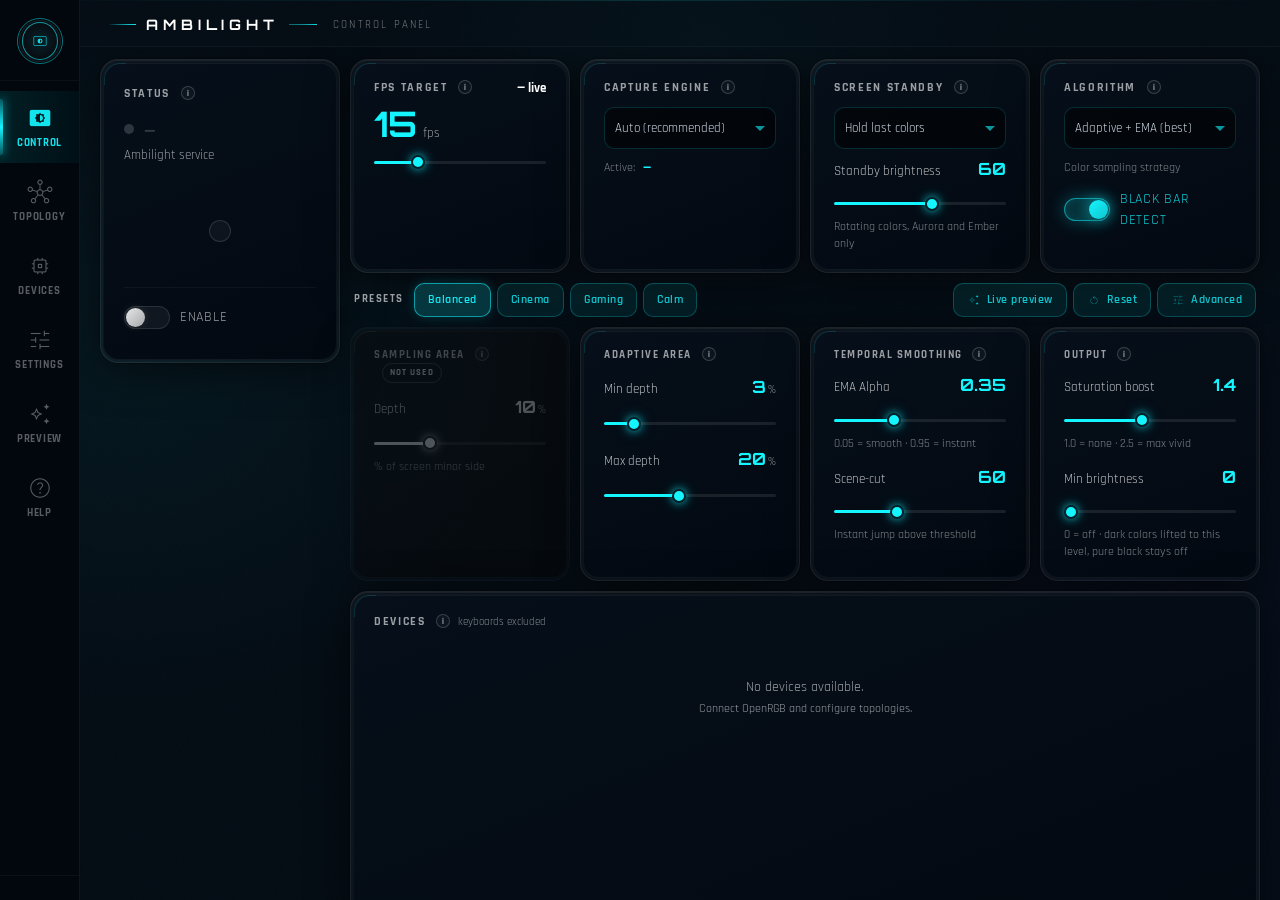
==== web/index.html @ 72251e46 "Add screen standby effects and quiet DXGI retry (v1.2.0) Choose what the LEDs do while the screen gi" ====
<!DOCTYPE html>
<html lang="en">
<head>
<meta charset="utf-8"/>
<meta name="viewport" content="width=device-width, initial-scale=1.0"/>
<title>EDAmbilight — Control</title>
<link href="css/tailwind.min.css" rel="stylesheet">
<link href="css/fonts.css" rel="stylesheet">
<link href="css/design-system.css" rel="stylesheet">
<style>
    @font-face {
        font-family:'Material Symbols Outlined'; font-style:normal; font-weight:100 700;
        src:url('fonts/MaterialSymbolsOutlined.woff2') format('woff2'); font-display:block;
    }

    body { opacity:0; transition:opacity .35s cubic-bezier(0.23,1,0.32,1); }
    body.loaded { opacity:1; }

    /* ── 2-column layout ── */
    .main-content {
        flex: 1; min-height: 0;
        display: flex; gap: 10px;
        padding: 12px 20px 16px;
        overflow-y: auto;            /* small windows scroll instead of clipping the Devices list */
    }
    .status-panel { width: 240px; flex-shrink: 0; align-self: flex-start; }
    .right-col {
        flex: 1; min-width: 0;
        min-height: min-content;     /* never squash the rows: let .main-content scroll */
        display: flex; flex-direction: column; gap: 10px;
    }
    .ctrl-row { display: flex; gap: 10px; flex-shrink: 0; }
    .ctrl-row > .panel { flex: 1; min-width: 0; }
    .param-row { display: flex; gap: 10px; flex-shrink: 0; }
    .param-row > .panel { flex: 1; min-width: 0; }
    .devices-row { flex: 1; min-height: 340px; }

    /* ── Status visual ── */
    #status-visual .sv-ring {
        position:absolute; width:64px; height:64px; border-radius:50%;
        opacity:0; animation:none;
        transition: opacity .5s cubic-bezier(0.23,1,0.32,1);
    }
    #status-visual.visual--active .sv-ring {
        animation:sonarRingMd 2.8s cubic-bezier(0.23,1,0.32,1) infinite;
    }
    #status-visual.visual--active .sv-ring:nth-child(2) { animation-delay:1.3s; }
    .sv-core {
        width:22px; height:22px; border-radius:50%; position:relative; z-index:1;
        border:1.5px solid rgba(255,255,255,.12);
        background:rgba(255,255,255,.04);
        transition:all .5s cubic-bezier(0.23,1,0.32,1);
    }
    #status-visual.visual--active .sv-core {
        border-color:rgba(20,245,255,.70);
        background:rgba(20,245,255,.08);
        box-shadow:0 0 14px rgba(20,245,255,.38), 0 0 32px rgba(20,245,255,.16);
    }
    #card-status.panel--active {
        border-color: rgba(20,245,255,.14);
        animation: panelActiveGlow 5s cubic-bezier(0.77,0,0.175,1) infinite;
    }

    /* ── Status hint / checklist ── */
    .status-hint { font-size:12px; line-height:1.5; margin-top:10px; color:var(--c-text-dim); }
    .status-hint a, .checklist a { color:var(--c-cyan); text-decoration:none; transition:opacity .2s; }
    .status-hint a:hover, .checklist a:hover { opacity:.72; }
    .checklist {
        flex-shrink:0; margin-top:12px; padding:10px 14px; border-radius:10px;
        border:1px solid rgba(20,245,255,.14); background:rgba(20,245,255,.03);
    }
    .checklist[hidden] { display:none; }
    .checklist-head {
        display:flex; justify-content:space-between; align-items:center; margin-bottom:6px;
        font-size:11px; font-weight:700; text-transform:uppercase; letter-spacing:.14em; color:var(--c-cyan);
    }
    .checklist-close { background:none; border:0; color:var(--c-text-dim); font-size:18px; line-height:1; cursor:pointer; padding:0 4px; }
    .checklist-close:hover { color:#fff; }
    .checklist ul { list-style:none; margin:0; padding:0; display:flex; flex-direction:column; gap:4px; }
    .checklist li { display:flex; align-items:center; gap:8px; font-size:13px; color:var(--c-text-mid); }
    .checklist li .ck {
        width:16px; height:16px; border-radius:50%; flex-shrink:0; display:inline-flex; align-items:center; justify-content:center;
        border:1px solid rgba(255,255,255,.28); font-size:11px; color:transparent;
    }
    .checklist li.done { color:var(--c-text-dim); }
    .checklist li.done .ck { border-color:rgba(20,245,255,.7); background:rgba(20,245,255,.14); color:var(--c-cyan); }

    /* ── Presets bar ── */
    .preset-bar { display:flex; align-items:center; gap:10px; flex-wrap:wrap; flex-shrink:0; padding:0 4px; }
    .preset-bar-label { font-size:11px; font-weight:700; text-transform:uppercase; letter-spacing:.14em; color:var(--c-text-dim); }
    .preset-chip.active {
        background:rgba(20,245,255,.18) !important; border-color:rgba(20,245,255,.55) !important;
        color:rgba(20,245,255,.95) !important; box-shadow:0 0 12px rgba(20,245,255,.18) !important;
    }
    .preset-custom { display:none; font-size:11px; color:var(--c-text-dim); letter-spacing:.08em; }
    .preset-custom.show { display:inline; }
    .param-row[hidden] { display:none; }

    /* ── Sliders ── */
    .slider-row { margin-bottom:16px; }
    .slider-row:last-child { margin-bottom:0; }
    .slider-label { display:flex; justify-content:space-between; align-items:baseline; margin-bottom:8px; }
    .slider-label-text { font-size:13px; color:var(--c-text-mid); font-family:var(--f-body); }
    .slider-val { font-family:var(--f-display); font-size:1.05rem; font-weight:700; color:var(--c-cyan); line-height:1; }
    .slider-unit { font-size:11px; color:var(--c-text-dim); font-family:var(--f-body); margin-left:2px; }
    .slider-hint { font-size:12px; margin-top:6px; color:var(--c-text-ghost); line-height:1.4; }

    /* ── Param eyebrow ── */
    .param-eyebrow {
        font-size:11px; font-weight:700; text-transform:uppercase;
        letter-spacing:.14em; color:var(--c-text-dim);
        font-family:var(--f-body); margin-bottom:14px;
    }

    /* ── FPS number ── */
    .fps-num {
        font-family:var(--f-display); font-size:2.2rem; font-weight:700;
        color:var(--c-cyan); line-height:1;
    }
    /* ── Info tooltip ── */
    .info-btn {
        display:inline-flex; align-items:center; justify-content:center;
        width:14px; height:14px; margin-left:6px; padding:0;
        vertical-align:middle; position:relative; top:-1px;
        border-radius:50%; border:1px solid rgba(255,255,255,.18);
        background:rgba(255,255,255,.03); color:var(--c-text-dim);
        font-family:var(--f-display); font-size:8px; font-weight:700; font-style:normal;
        text-transform:none; letter-spacing:0; line-height:1; cursor:help;
        transition:color .25s cubic-bezier(0.23,1,0.32,1), border-color .25s cubic-bezier(0.23,1,0.32,1), background .25s cubic-bezier(0.23,1,0.32,1);
    }
    .info-btn:hover, .info-btn:focus-visible {
        color:var(--c-cyan); border-color:rgba(20,245,255,.55);
        background:rgba(20,245,255,.08); outline:none;
    }
    #info-tip {
        position:fixed; z-index:1000; width:max-content; max-width:320px; padding:12px 14px;
        border-radius:12px; pointer-events:none;
        background:linear-gradient(160deg, rgba(10,24,36,.96), rgba(4,12,20,.97));
        border:1px solid rgba(20,245,255,.18);
        box-shadow:0 12px 36px rgba(0,0,0,.55), 0 0 22px rgba(20,245,255,.06);
        backdrop-filter:blur(14px); -webkit-backdrop-filter:blur(14px);
        opacity:0; transform:translateY(4px);
        transition:opacity .2s cubic-bezier(0.23,1,0.32,1), transform .2s cubic-bezier(0.23,1,0.32,1);
    }
    #info-tip.show { opacity:1; transform:translateY(0); }
    #info-tip .it-title {
        font-size:11px; font-weight:700; text-transform:uppercase;
        letter-spacing:.14em; color:var(--c-cyan); margin-bottom:6px; font-family:var(--f-body);
    }
    #info-tip .it-text { font-size:13px; line-height:1.45; color:var(--c-text); font-family:var(--f-body); }
    #info-tip .it-row { margin-top:7px; padding-top:7px; border-top:1px solid rgba(255,255,255,.06); }
    #info-tip .it-name { display:block; font-weight:700; color:var(--c-cyan-80); font-size:12px; letter-spacing:.04em; }
    #info-tip .it-desc { color:var(--c-text-mid); color:rgba(205,214,224,.78); }
    /* ── Disabled (unused by selected algorithm) ── */
    .param-row > .panel { transition:opacity .35s cubic-bezier(0.23,1,0.32,1), filter .35s cubic-bezier(0.23,1,0.32,1); }
    .panel.is-off { opacity:.38; filter:saturate(0); }
    .panel.is-off .panel-body > *:not(.param-eyebrow) { pointer-events:none; }
    .panel.is-off .info-btn { pointer-events:auto; }
    .off-badge {
        display:none; margin-left:8px; padding:2px 7px; border-radius:999px;
        border:1px solid rgba(255,255,255,.18); color:var(--c-text-mid);
        font-size:9px; letter-spacing:.12em; vertical-align:middle;
    }
    .panel.is-off .off-badge { display:inline-block; }
</style>
<script src="/eel.js"></script>
<script src="js/common.js"></script>
</head>
<body class="h-screen w-full relative flex">

<!-- Atmospheric background -->
<div class="ds-bg">
    <div class="ds-bg-glow"></div>
    <div class="ds-grain"></div>
    <div class="ds-scan"></div>
    <div class="ds-scan"></div>
</div>

<!-- Sidebar -->
<div id="sidebar-nav" data-active-page="index"></div>

<!-- Main -->
<main class="relative z-10 flex-1 flex flex-col h-full overflow-hidden">

    <!-- Compact header -->
    <header style="
        padding:14px 28px 10px; flex-shrink:0;
        display:flex; align-items:center; gap:10px;
        border-bottom:1px solid rgba(255,255,255,.04);
    ">
        <div class="ds-title-line" style="width:28px;"></div>
        <span class="orbitron" style="font-size:.9rem;font-weight:700;letter-spacing:.34em;color:#fff;">AMBILIGHT</span>
        <div class="ds-title-line rev" style="width:28px;"></div>
        <span style="font-size:11px;text-transform:uppercase;letter-spacing:.2em;color:rgba(255,255,255,.45);padding-left:6px;">Control Panel</span>
    </header>

    <!-- 2-column layout -->
    <div class="main-content">

        <!-- ── LEFT: Status card ── -->
        <div id="card-status" class="panel status-panel ds-appear" style="animation-delay:.04s;">
            <div class="panel-body" style="padding:22px 20px; justify-content:space-between;">

                <div>
                    <div class="ds-label" style="margin-bottom:16px;">Status <button type="button" class="info-btn" aria-label="Info: Status" data-info-title="Status" data-info="Shows whether the Ambilight service is running and sending colors to your devices.&#10;Enable|Turns the effect on or off. When off, devices return to their normal lighting.">i</button></div>
                    <div style="display:flex; align-items:center; gap:10px; margin-bottom:6px;">
                        <div id="status-dot" style="
                            width:10px; height:10px; border-radius:50%; flex-shrink:0;
                            background:rgba(255,255,255,.16);
                            transition:background .5s, box-shadow .5s;
                        "></div>
                        <span id="status-label" class="orbitron" style="
                            font-size:.88rem; font-weight:700; letter-spacing:.2em;
                            color:rgba(255,255,255,.18); transition:color .5s;
                        ">—</span>
                    </div>
                    <div id="status-summary" style="font-size:13px; color:var(--c-text-dim);">Ambilight service</div>
                    <div id="status-hint" class="status-hint" aria-live="polite"></div>
                </div>

                <div id="status-visual" style="display:flex; align-items:center; justify-content:center; padding:24px 0;">
                    <div style="position:relative; width:64px; height:64px; display:flex; align-items:center; justify-content:center;">
                        <div class="sv-ring"></div>
                        <div class="sv-ring"></div>
                        <div class="sv-core"></div>
                    </div>
                </div>

                <div style="padding-top:18px; border-top:1px solid rgba(255,255,255,.04);">
                    <label class="glass-toggle-container" style="width:100%;">
                        <input id="ctrl-enabled" type="checkbox" class="glass-toggle-input"
                            onchange="toggleEnabled(this.checked)">
                        <div class="glass-toggle-track"><div class="glass-toggle-thumb"></div></div>
                        <span class="glass-toggle-label">Enable</span>
                    </label>
                </div>

            </div>
        </div>

        <!-- ── RIGHT: Controls + Params + Devices ── -->
        <div class="right-col">

            <!-- Controls: FPS | Capturer | Strategy (horizontal row) -->
            <div class="ctrl-row ds-appear" style="animation-delay:.10s;">

                <div class="panel">
                    <div class="panel-body" style="padding:16px 20px;">
                        <div style="display:flex; justify-content:space-between; align-items:flex-start; margin-bottom:8px;">
                            <div class="ds-label">FPS Target <button type="button" class="info-btn" aria-label="Info: FPS Target" data-info-title="FPS Target" data-info="How many times per second the screen is captured and the LEDs are updated.&#10;Higher|Smoother and more reactive LEDs, but more CPU/GPU load.&#10;Lower|Lighter on the system, but colors follow the image with visible lag or steps.&#10;The badge shows the real rate being reached.">i</button></div>
                            <div id="fps-badge" title="Frame rate actually reached" style="font-size:13px; font-weight:700; color:#fff;">— live</div>
                        </div>
                        <div style="display:flex; align-items:baseline; gap:6px; margin-bottom:14px;">
                            <span id="val-fps" class="fps-num">15</span>
                            <span style="font-size:13px; color:var(--c-text-dim); padding-bottom:3px;">fps</span>
                        </div>
                        <input id="ctrl-fps" type="range" min="1" max="60" value="15" step="1"
                            oninput="liveUpdate('fps', +this.value, 'val-fps'); updateFill(this);">
                    </div>
                </div>

                <div class="panel">
                    <div class="panel-body" style="padding:16px 20px;">
                        <div class="ds-label" style="margin-bottom:10px;">Capture Engine <button type="button" class="info-btn" aria-label="Info: Capture Engine" data-info-title="Capture Engine" data-info="The method used to grab the screen image.&#10;Auto|Tries WGC, then DXGI, then mss. Best choice for most setups.&#10;WGC|Works with browsers and windowed apps.&#10;DXGI|Needed for exclusive-fullscreen games.&#10;mss|Slow CPU-only fallback, use it only if the others fail.&#10;Protected (HDCP) content may appear black with any engine.">i</button></div>
                        <select id="ctrl-capturer" onchange="liveUpdate('capturer', this.value, null)">
                            <option value="auto">Auto (recommended)</option>
                            <option value="wgc">WGC — windows, browsers</option>
                            <option value="dxcam">DXGI — fullscreen games</option>
                            <option value="mss">mss — CPU fallback</option>
                        </select>
                        <div style="display:flex; align-items:center; gap:8px; margin-top:10px;">
                            <span style="font-size:12px; color:var(--c-text-ghost);">Active:</span>
                            <span id="stat-capturer" style="font-size:13px; font-weight:700; color:var(--c-cyan);">—</span>
                        </div>
                    </div>
                </div>

                <div class="panel">
                    <div class="panel-body" style="padding:16px 20px;">
                        <div class="ds-label" style="margin-bottom:10px;">Screen standby <button type="button" class="info-btn" aria-label="Info: Screen standby" data-info-title="Screen standby" data-info="What the LEDs do while the screen gives no image (display asleep, lock screen). Normal ambilight resumes by itself.&#10;Hold|Keep the last colors, as before.&#10;Slow fade|Fades to black over 20 s.&#10;Dim glow|Fades to a faint glow of the last colors.&#10;Pulse|Last colors breathe slowly.&#10;Rotating colors|Rainbow drifting along the LEDs.&#10;Aurora|Slow cyan, green and violet waves.&#10;Ember|Warm flickering orange.&#10;Lights off|Black immediately.">i</button></div>
                        <select id="ctrl-standby" onchange="liveUpdate('standby_mode', this.value, null)">
                            <option value="hold">Hold last colors</option>
                            <option value="fade">Slow fade to black</option>
                            <option value="dim">Fade to dim glow</option>
                            <option value="pulse">Pulse (breathing)</option>
                            <option value="rainbow">Rotating colors</option>
                            <option value="aurora">Aurora</option>
                            <option value="ember">Ember glow</option>
                            <option value="off">Lights off</option>
                        </select>
                        <div class="slider-row" style="margin-top:12px;">
                            <div class="slider-label">
                                <span class="slider-label-text">Standby brightness</span>
                                <span id="val-standby-bri" class="slider-val">60</span>
                            </div>
                            <input id="ctrl-standby-bri" type="range" min="5" max="100" step="5" value="60"
                                oninput="liveUpdate('standby_brightness', +this.value, 'val-standby-bri'); updateFill(this);">
                            <div class="slider-hint">Rotating colors, Aurora and Ember only</div>
                        </div>
                    </div>
                </div>

                <div class="panel">
                    <div class="panel-body" style="padding:16px 20px;">
                        <div class="ds-label" style="margin-bottom:10px;">Algorithm <button type="button" class="info-btn" aria-label="Info: Algorithm" data-info-title="Algorithm" data-info="How each LED color is calculated from the screen edge. It decides which parameters below are active.&#10;Adaptive + EMA|Auto sampling depth plus smoothing. Best overall.&#10;Adaptive depth|Auto depth, no smoothing: reacts instantly.&#10;Percentile + EMA|Fixed depth, bright-pixel color, smoothed.&#10;Percentile 80%|Picks a bright pixel of the area: vivid colors, may flicker.&#10;Dominant color|Median color: ignores small bright details.&#10;RGB mean|Plain average: calm but washed-out colors.&#10;Black bar detect|Ignores black letterbox bars so colors match the actual picture.">i</button></div>
                        <select id="ctrl-strategy" onchange="onStrategyChange(this.value)">
                            <option value="adaptive_smooth">Adaptive + EMA (best)</option>
                            <option value="adaptive">Adaptive depth</option>
                            <option value="smooth">Percentile + EMA</option>
                            <option value="percentile">Percentile 80%</option>
                            <option value="dominant">Dominant color</option>
                            <option value="mean">RGB mean</option>
                        </select>
                        <div style="font-size:12px; margin-top:10px; color:var(--c-text-ghost);">Color sampling strategy</div>
                        <label class="glass-toggle-container" style="margin-top:12px;">
                            <input id="ctrl-bb" type="checkbox" class="glass-toggle-input"
                                onchange="liveUpdate('black_bar_detect', this.checked, null)">
                            <div class="glass-toggle-track"><div class="glass-toggle-thumb"></div></div>
                            <span class="glass-toggle-label">Black bar detect</span>
                        </label>
                        <div id="bb-status" style="font-size:11px; margin-top:6px; min-height:1.4em; color:var(--c-text-ghost);"></div>
                    </div>
                </div>

            </div>

            <!-- Presets bar -->
            <div class="preset-bar ds-appear" style="animation-delay:.14s;">
                <span class="preset-bar-label">Presets</span>
                <div id="preset-chips" style="display:flex; gap:6px; flex-wrap:wrap;">
                    <button type="button" class="btn preset-chip" data-preset="balanced" onclick="applyPreset('balanced')">Balanced</button>
                    <button type="button" class="btn preset-chip" data-preset="cinema"   onclick="applyPreset('cinema')">Cinema</button>
                    <button type="button" class="btn preset-chip" data-preset="gaming"   onclick="applyPreset('gaming')">Gaming</button>
                    <button type="button" class="btn preset-chip" data-preset="calm"     onclick="applyPreset('calm')">Calm</button>
                </div>
                <span id="preset-custom" class="preset-custom">Custom</span>
                <div style="margin-left:auto; display:flex; gap:6px; flex-wrap:wrap;">
                    <a class="btn" href="preview.html" title="See the effect in the browser">
                        <span class="material-symbols-outlined" style="font-size:14px;">auto_awesome</span>Live preview
                    </a>
                    <button type="button" class="btn" onclick="resetToDefaults()" title="Restore the default values of all sliders">
                        <span class="material-symbols-outlined" style="font-size:14px;">restart_alt</span>Reset
                    </button>
                    <button type="button" id="btn-advanced" class="btn" aria-expanded="true" aria-controls="param-row" onclick="toggleAdvanced()">
                        <span class="material-symbols-outlined" style="font-size:14px;">tune</span>Advanced
                    </button>
                </div>
            </div>

            <!-- Params: Sampling | Smoothing | Output (horizontal row) -->
            <div id="param-row" class="param-row ds-appear" style="animation-delay:.18s;">

                <div id="group-depth" class="panel">
                    <div class="panel-body" style="padding:16px 20px;">
                        <div class="param-eyebrow">Sampling Area <button type="button" class="info-btn" aria-label="Info: Sampling Area" data-info-title="Sampling Area" data-info="How far from the screen edge pixels are read to compute each LED color. Used by fixed-depth algorithms.&#10;Depth ▲|Larger area: more averaged, calmer color that also reflects what is further from the edge.&#10;Depth ▼|Thin strip: colors follow the exact edge, more precise but more flickery.&#10;Value is a % of the screen&#x27;s shorter side.">i</button><span class="off-badge">Not used</span></div>
                        <div class="slider-row">
                            <div class="slider-label">
                                <span class="slider-label-text">Depth</span>
                                <span><span id="val-depth" class="slider-val">10</span><span class="slider-unit">%</span></span>
                            </div>
                            <input id="ctrl-depth" type="range" min="1" max="30" value="10"
                                oninput="liveUpdate('depth', +this.value, 'val-depth'); updateFill(this);">
                            <div class="slider-hint">% of screen minor side</div>
                        </div>
                    </div>
                </div>

                <div id="group-adaptive" class="panel">
                    <div class="panel-body" style="padding:16px 20px;">
                        <div class="param-eyebrow">Adaptive Area <button type="button" class="info-btn" aria-label="Info: Adaptive Area" data-info-title="Adaptive Area" data-info="The sampling depth changes automatically with the image content, always staying between these two limits.&#10;Min depth ▲|The area never gets very thin: more stable, less edge precision.&#10;Min depth ▼|Allows a very thin strip on busy or detailed edges.&#10;Max depth ▲|The area can grow a lot on uniform edges: smoother, more averaged color.&#10;Max depth ▼|Caps the area: colors stay closer to the edge.&#10;Max should stay above Min.">i</button><span class="off-badge">Not used</span></div>
                        <div class="slider-row">
                            <div class="slider-label">
                                <span class="slider-label-text">Min depth</span>
                                <span><span id="val-adap-min" class="slider-val">3</span><span class="slider-unit">%</span></span>
                            </div>
                            <input id="ctrl-adap-min" type="range" min="1" max="15" value="3"
                                oninput="liveUpdate('adaptive_min', +this.value, 'val-adap-min'); updateFill(this);">
                        </div>
                        <div class="slider-row">
                            <div class="slider-label">
                                <span class="slider-label-text">Max depth</span>
                                <span><span id="val-adap-max" class="slider-val">20</span><span class="slider-unit">%</span></span>
                            </div>
                            <input id="ctrl-adap-max" type="range" min="5" max="40" value="20"
                                oninput="liveUpdate('adaptive_max', +this.value, 'val-adap-max'); updateFill(this);">
                        </div>
                    </div>
                </div>

                <div id="group-smooth" class="panel">
                    <div class="panel-body" style="padding:16px 20px;">
                        <div class="param-eyebrow">Temporal Smoothing <button type="button" class="info-btn" aria-label="Info: Temporal Smoothing" data-info-title="Temporal Smoothing" data-info="Blends each new frame with the previous ones to reduce flicker.&#10;EMA Alpha ▲|LEDs follow the image faster, with more flicker (0.95 = almost instant).&#10;EMA Alpha ▼|Slower, softer color changes, with some delay (0.05 = very smooth).&#10;Scene-cut ▲|Only very big color changes skip the smoothing: more fading between scenes.&#10;Scene-cut ▼|Even small color changes make the LEDs jump instantly: less smoothing effect.">i</button><span class="off-badge">Not used</span></div>
                        <div class="slider-row">
                            <div class="slider-label">
                                <span class="slider-label-text">EMA Alpha</span>
                                <span id="val-ema" class="slider-val">0.35</span>
                            </div>
                            <input id="ctrl-ema" type="range" min="0.05" max="0.95" step="0.05" value="0.35"
                                oninput="liveUpdate('ema_alpha', +this.value, 'val-ema'); updateFill(this);">
                            <div class="slider-hint">0.05 = smooth · 0.95 = instant</div>
                        </div>
                        <div class="slider-row">
                            <div class="slider-label">
                                <span class="slider-label-text">Scene-cut</span>
                                <span id="val-scene-cut" class="slider-val">60</span>
                            </div>
                            <input id="ctrl-scene-cut" type="range" min="10" max="150" value="60"
                                oninput="liveUpdate('scene_cut', +this.value, 'val-scene-cut'); updateFill(this);">
                            <div class="slider-hint">Instant jump above threshold</div>
                        </div>
                    </div>
                </div>

                <div class="panel">
                    <div class="panel-body" style="padding:16px 20px;">
                        <div class="param-eyebrow">Output <button type="button" class="info-btn" aria-label="Info: Output" data-info-title="Output" data-info="Final adjustment applied to the colors before they are sent to the devices.&#10;Saturation boost ▲|More vivid, intense colors (2.5 = max).&#10;Saturation boost ▼|Paler colors, closer to the real picture (1.0 = no change, below 1.0 = desaturated).&#10;Min brightness ▲|Dark colors are brightened to this level (hue kept), so LEDs over dim areas stay visible.&#10;Min brightness ▼|0 = off: dark areas are shown as they are. Pure black always stays off.">i</button></div>
                        <div class="slider-row">
                            <div class="slider-label">
                                <span class="slider-label-text">Saturation boost</span>
                                <span id="val-sat" class="slider-val">1.4</span>
                            </div>
                            <input id="ctrl-sat" type="range" min="0.5" max="2.5" step="0.1" value="1.4"
                                oninput="liveUpdate('saturation_boost', +this.value, 'val-sat'); updateFill(this);">
                            <div class="slider-hint">1.0 = none · 2.5 = max vivid</div>
                        </div>
                        <div class="slider-row">
                            <div class="slider-label">
                                <span class="slider-label-text">Min brightness</span>
                                <span id="val-min-lum" class="slider-val">0</span>
                            </div>
                            <input id="ctrl-min-lum" type="range" min="0" max="80" step="5" value="0"
                                oninput="liveUpdate('min_luminance', +this.value, 'val-min-lum'); updateFill(this);">
                            <div class="slider-hint">0 = off · dark colors lifted to this level, pure black stays off</div>
                        </div>
                    </div>
                </div>

            </div>

            <!-- Devices: takes remaining space -->
            <div class="panel devices-row ds-appear" style="animation-delay:.26s;">
                <div class="panel-body" style="padding:18px 20px;">
                    <div style="display:flex; align-items:baseline; gap:8px; margin-bottom:14px; flex-shrink:0;">
                        <div class="ds-label">Devices <button type="button" class="info-btn" aria-label="Info: Devices" data-info-title="Devices" data-info="The lighting devices that receive the Ambilight colors.&#10;On/off|Use each device&#x27;s power button to include or exclude it from the effect.&#10;Each device needs its zones mapped to a screen side in the Topology Editor, otherwise it gets no colors.">i</button></div>
                        <span style="font-size:11px; color:var(--c-text-ghost);">keyboards excluded</span>
                    </div>
                    <div id="devices-container" style="flex:1; overflow-y:auto; min-height:0;">
                        <div style="color:var(--c-text-dim); font-size:.9rem; text-align:center; padding:2rem 0;">
                            Loading...
                        </div>
                    </div>
                    <div id="checklist" class="checklist" hidden>
                        <div class="checklist-head">
                            <span>Getting started</span>
                            <button type="button" class="checklist-close" aria-label="Dismiss checklist" onclick="dismissChecklist()">&times;</button>
                        </div>
                        <ul id="checklist-items"></ul>
                    </div>
                </div>
            </div>

        </div><!-- end right-col -->

    </div><!-- end main-content -->

</main>

<div id="info-tip" role="tooltip"><div class="it-title"></div><div class="it-text"></div></div>
<script>
(function () {
    const tip = document.getElementById('info-tip');
    const tt = tip.querySelector('.it-title'), tx = tip.querySelector('.it-text');
    function show(btn) {
        tt.textContent = btn.dataset.infoTitle;
        tx.textContent = '';
        btn.dataset.info.split('\n').forEach((line, i) => {
            const d = document.createElement('div');
            const sep = line.indexOf('|');
            if (i === 0) { d.textContent = line; }
            else if (sep > 0) {
                d.className = 'it-row';
                const n = document.createElement('span'); n.className = 'it-name'; n.textContent = line.slice(0, sep);
                const t = document.createElement('span'); t.className = 'it-desc'; t.textContent = line.slice(sep + 1);
                d.append(n, t);
            } else { d.className = 'it-row it-desc'; d.textContent = line; }
            tx.appendChild(d);
        });
        const r = btn.getBoundingClientRect(), w = tip.offsetWidth, h = tip.offsetHeight;
        let left = Math.min(Math.max(8, r.left + r.width / 2 - w / 2), window.innerWidth - w - 8);
        let top = r.bottom + 8;
        if (top + h > window.innerHeight - 8) top = r.top - h - 8;
        tip.style.left = left + 'px';
        tip.style.top = Math.max(8, top) + 'px';
        tip.classList.add('show');
    }
    function hide() { tip.classList.remove('show'); }
    document.querySelectorAll('.info-btn').forEach(b => {
        b.addEventListener('mouseenter', () => show(b));
        b.addEventListener('mouseleave', hide);
        b.addEventListener('focus', () => show(b));
        b.addEventListener('blur', hide);
    });
})();
</script>
<script src="js/navigation.js"></script>
<script src="js/ambilight.js"></script>
<script>
    function updateFill(el) {
        const min = parseFloat(el.min) || 0;
        const max = parseFloat(el.max) || 100;
        const pct = ((parseFloat(el.value) - min) / (max - min) * 100).toFixed(1);
        el.style.setProperty('--fill', pct + '%');
    }

    window.addEventListener('load', () => {
        document.body.classList.add('loaded');
        setTimeout(() => {
            document.querySelectorAll('input[type=range]').forEach(updateFill);
        }, 480);
    });

    // Wrap updateStatusBadge to animate the status visual
    const _origStatus = window.updateStatusBadge;
    window.updateStatusBadge = function(active, ...rest) {
        _origStatus && _origStatus(active, ...rest);
        const card = document.getElementById('card-status');
        if (card) card.classList.toggle('panel--active', !!active);
        const vis = document.getElementById('status-visual');
        if (vis) vis.classList.toggle('visual--active', !!active);
    };
</script>
</body>
</html>
---- web/css/fonts.css ----
/**
 * Local Fonts — ED:Event2Led
 *
 * Fonts self-hosted per funzionamento offline completo.
 * Font scaricati da: https://gwfh.mranftl.com/fonts
 */

/* Orbitron Font Family (400-900) */
@font-face {
  font-family: 'Orbitron';
  font-style: normal;
  font-weight: 400;
  font-display: swap;
  src: url('../fonts/Orbitron-400.woff2') format('woff2');
}

@font-face {
  font-family: 'Orbitron';
  font-style: normal;
  font-weight: 500;
  font-display: swap;
  src: url('../fonts/Orbitron-500.woff2') format('woff2');
}

@font-face {
  font-family: 'Orbitron';
  font-style: normal;
  font-weight: 600;
  font-display: swap;
  src: url('../fonts/Orbitron-600.woff2') format('woff2');
}

@font-face {
  font-family: 'Orbitron';
  font-style: normal;
  font-weight: 700;
  font-display: swap;
  src: url('../fonts/Orbitron-700.woff2') format('woff2');
}

@font-face {
  font-family: 'Orbitron';
  font-style: normal;
  font-weight: 800;
  font-display: swap;
  src: url('../fonts/Orbitron-800.woff2') format('woff2');
}

@font-face {
  font-family: 'Orbitron';
  font-style: normal;
  font-weight: 900;
  font-display: swap;
  src: url('../fonts/Orbitron-900.woff2') format('woff2');
}

/* Rajdhani Font Family (300-700) */
@font-face {
  font-family: 'Rajdhani';
  font-style: normal;
  font-weight: 300;
  font-display: swap;
  src: url('../fonts/Rajdhani-300.woff2') format('woff2');
}

@font-face {
  font-family: 'Rajdhani';
  font-style: normal;
  font-weight: 400;
  font-display: swap;
  src: url('../fonts/Rajdhani-400.woff2') format('woff2');
}

@font-face {
  font-family: 'Rajdhani';
  font-style: normal;
  font-weight: 500;
  font-display: swap;
  src: url('../fonts/Rajdhani-500.woff2') format('woff2');
}

@font-face {
  font-family: 'Rajdhani';
  font-style: normal;
  font-weight: 600;
  font-display: swap;
  src: url('../fonts/Rajdhani-600.woff2') format('woff2');
}

@font-face {
  font-family: 'Rajdhani';
  font-style: normal;
  font-weight: 700;
  font-display: swap;
  src: url('../fonts/Rajdhani-700.woff2') format('woff2');
}

/* Material Symbols Outlined (già presente) */
@font-face {
  font-family: 'Material Symbols Outlined';
  font-style: normal;
  font-weight: 100 700;
  font-display: block;
  src: url('../fonts/MaterialSymbolsOutlined.woff2') format('woff2');
}
---- web/css/design-system.css ----
/* ══ EDAmbilight Design System 2.0 ══════════════════════════════════════════
   Ethereal Glass × Asymmetrical Bento — Double-Bezel Architecture
   Spring physics — blur-fade-up reveals — ultra-thin icons
   Carica DOPO tailwind.min.css
   ══════════════════════════════════════════════════════════════════════════ */

/* ── Tokens ─────────────────────────────────────────────────────────────── */

:root {
  /* Foundation */
  --bg-base:   #040c14;
  --bg-deep:   #020a10;

  /* Cyan system */
  --c-cyan:    #14F5FF;
  --c-cyan-80: rgba(20,245,255,.80);
  --c-cyan-50: rgba(20,245,255,.50);
  --c-cyan-30: rgba(20,245,255,.30);
  --c-cyan-25: rgba(20,245,255,.25);
  --c-cyan-20: rgba(20,245,255,.20);
  --c-cyan-15: rgba(20,245,255,.15);
  --c-cyan-12: rgba(20,245,255,.12);
  --c-cyan-08: rgba(20,245,255,.08);
  --c-cyan-05: rgba(20,245,255,.05);
  --c-cyan-03: rgba(20,245,255,.03);

  /* Accent system */
  --c-success: #22D3A5;
  --c-error:   #F05454;
  --c-warning: #FF9F1C;
  --c-purple:  #A78BFA;

  /* Text */
  --c-text:       #CDD6E0;
  --c-text-mid:   rgba(255,255,255,.74);
  --c-text-dim:   rgba(255,255,255,.60);
  --c-text-ghost: rgba(255,255,255,.50);

  /* Glass hairlines */
  --hair-1: rgba(255,255,255,.06);
  --hair-2: rgba(255,255,255,.10);
  --hair-3: rgba(255,255,255,.16);

  /* Borders */
  --b-subtle:  1px solid rgba(20,245,255,.10);
  --b-default: 1px solid rgba(20,245,255,.22);
  --b-bright:  1px solid rgba(20,245,255,.52);

  /* Shadows */
  --sh-card:   0 4px 28px rgba(0,0,0,.55), inset 0 1px 0 rgba(255,255,255,.04);
  --sh-raised: 0 8px 44px rgba(0,0,0,.65), 0 2px 8px rgba(0,0,0,.40);
  --glow-xs:   0 0  6px rgba(20,245,255,.40);
  --glow-sm:   0 0 14px rgba(20,245,255,.28);
  --glow-md:   0 0 32px rgba(20,245,255,.18);

  /* Spring physics cubic-beziers (Emil-grade) */
  --ease:        cubic-bezier(0.23, 1, 0.32, 1);   /* strong ease-out */
  --ease-spring: cubic-bezier(0.34, 1.56, 0.64, 1); /* overshoot */
  --ease-out:    cubic-bezier(0.23, 1, 0.32, 1);
  --ease-drawer: cubic-bezier(0.32, 0.72, 0, 1);    /* iOS drawer */
  --ease-in-out: cubic-bezier(0.77, 0, 0.175, 1);   /* strong in-out */

  /* Typography */
  --f-display: 'Orbitron', monospace;
  --f-body:    'Rajdhani', sans-serif;

  /* Radius */
  --r-sm:  6px;
  --r-md: 10px;
  --r-lg: 16px;
  --r-xl: 20px;

  /* ── Backward-compat aliases ── */
  --primary-accent: #14F5FF;
  --bg-dark:        #040c14;
  --c-abyss:        #040c14;
  --c-deep:         #020a10;
  --border-color:   rgba(20,245,255,.22);
  --text-main:      #CDD6E0;
}

/* ── Keyframes ──────────────────────────────────────────────────────────── */

@keyframes blurFadeUp {
  from { opacity:0; transform:translateY(14px); filter:blur(3px); }
  to   { opacity:1; transform:translateY(0);    filter:blur(0); }
}
@keyframes fadeIn {
  from { opacity:0; } to { opacity:1; }
}
@keyframes slideUp {
  from { opacity:0; transform:translateY(12px); }
  to   { opacity:1; transform:translateY(0); }
}
@keyframes sonarRing {
  0%   { transform:scale(1);   opacity:.65; }
  100% { transform:scale(3.2); opacity:0; }
}
@keyframes sonarRingMd {
  0%   { transform:scale(1);   opacity:.55; }
  100% { transform:scale(2.4); opacity:0; }
}
@keyframes breatheDot {
  0%,100% { box-shadow:0 0 5px rgba(20,245,255,.85); }
  50%     { box-shadow:0 0 14px rgba(20,245,255,1), 0 0 28px rgba(20,245,255,.5); }
}
@keyframes coreGlow {
  from { box-shadow:0 0 18px rgba(20,245,255,.22), inset 0 0 12px rgba(20,245,255,.04); }
  to   { box-shadow:0 0 48px rgba(20,245,255,.42), inset 0 0 24px rgba(20,245,255,.08); }
}
@keyframes shimmerBar {
  0%   { background-position:-200% 0; }
  100% { background-position:200%  0; }
}
@keyframes scanLine {
  0%   { transform:translateY(-4px); opacity:0; }
  5%   { opacity:1; }
  95%  { opacity:1; }
  100% { transform:translateY(100vh); opacity:0; }
}
@keyframes pop {
  0%   { transform:scale(1); }
  40%  { transform:scale(1.14); }
  70%  { transform:scale(.96); }
  100% { transform:scale(1); }
}
@keyframes letterIn {
  from { opacity:0; transform:translateY(8px); filter:blur(2px); }
  to   { opacity:1; transform:translateY(0);   filter:blur(0); }
}
@keyframes glowDot {
  0%,100% { box-shadow:0 0 8px rgba(20,245,255,.85), 0 0 16px rgba(20,245,255,.5); }
  50%     { box-shadow:0 0 14px rgba(20,245,255,1),  0 0 30px rgba(20,245,255,.8); }
}
@keyframes powerPulse {
  0%,100% { box-shadow:0 0 12px rgba(20,245,255,.28), inset 0 0 6px rgba(20,245,255,.06); }
  50%     { box-shadow:0 0 26px rgba(20,245,255,.52), inset 0 0 12px rgba(20,245,255,.12); }
}
@keyframes powerRipple {
  0%   { transform:scale(1);   opacity:.85; }
  100% { transform:scale(2.5); opacity:0; }
}
@keyframes orbFloat1 {
  from { transform:translate(0, 0) scale(1); }
  to   { transform:translate(40px, 25px) scale(1.08); }
}
@keyframes orbFloat2 {
  from { transform:translate(0, 0) scale(1); }
  to   { transform:translate(-30px, -20px) scale(1.05); }
}
@keyframes panelActiveGlow {
  0%,100% {
    box-shadow:
      0 0 0 1px rgba(0,0,0,.3),
      0 8px 40px rgba(0,0,0,.5),
      0 0 30px rgba(20,245,255,.06),
      inset 0 1px 0 rgba(20,245,255,.07);
  }
  50% {
    box-shadow:
      0 0 0 1px rgba(0,0,0,.3),
      0 8px 40px rgba(0,0,0,.5),
      0 0 50px rgba(20,245,255,.10),
      inset 0 1px 0 rgba(20,245,255,.10);
  }
}

/* ── Base ───────────────────────────────────────────────────────────────── */

body {
  font-family: var(--f-body);
  background: var(--bg-base);
  color: var(--c-text);
  -webkit-font-smoothing: antialiased;
  -moz-osx-font-smoothing: grayscale;
}
.orbitron { font-family: var(--f-display); }

/* ── Atmospheric background system ──────────────────────────────────────── */

.ds-bg {
  position:fixed; inset:0; z-index:0;
  overflow:hidden; pointer-events:none;
}
/* Deep orb gradients — slow parallax float */
.ds-bg-glow {
  position:absolute; inset:0;
  background:
    radial-gradient(ellipse 600px 500px at 10% 40%, rgba(20,245,255,.048) 0%, transparent 70%),
    radial-gradient(ellipse 700px 600px at 92% 75%, rgba(60,20,200,.035)  0%, transparent 70%),
    radial-gradient(ellipse 500px 400px at 55% 5%,  rgba(20,245,255,.022) 0%, transparent 65%);
  animation: orbFloat1 22s ease-in-out infinite alternate;
}
.ds-scan {
  position:absolute; left:0; right:0; height:1px;
  background:linear-gradient(90deg,
    transparent 0%,
    rgba(20,245,255,.03) 25%,
    rgba(20,245,255,.07) 50%,
    rgba(20,245,255,.03) 75%,
    transparent 100%);
  animation: scanLine 11s linear infinite;
}
.ds-scan:nth-child(2) { animation-delay:5.5s; }
/* SVG noise grain — fixed pointer-events-none overlay */
.ds-grain {
  position:fixed; inset:0; z-index:1; pointer-events:none;
  background-image:url("data:image/svg+xml,%3Csvg viewBox='0 0 256 256' xmlns='http://www.w3.org/2000/svg'%3E%3Cfilter id='n'%3E%3CfeTurbulence type='fractalNoise' baseFrequency='0.9' numOctaves='4' stitchTiles='stitch'/%3E%3C/filter%3E%3Crect width='100%25' height='100%25' filter='url(%23n)'/%3E%3C/svg%3E");
  background-repeat:repeat; background-size:200px 200px;
  opacity:.022;
}

/* ── Carbon texture ─────────────────────────────────────────────────────── */

.ds-carbon, .carbon-pattern {
  background-image:radial-gradient(circle at 1px 1px, rgba(20,245,255,.018) 1px, transparent 0);
  background-size:4px 4px;
}

/* ══ PANEL SYSTEM — Double-Bezel Architecture ═══════════════════════════════
   Outer glass shell wraps inner dark core.
   Use: <div class="panel"> <div class="panel-body p-5"> ... </div> </div>
   ══════════════════════════════════════════════════════════════════════════ */

.panel {
  position: relative;
  border-radius: 18px;
  padding: 2px;
  background: rgba(255,255,255,.03);
  border: 1px solid rgba(255,255,255,.07);
  box-shadow:
    0 0 0 1px rgba(0,0,0,.28),
    0 8px 40px rgba(0,0,0,.50),
    inset 0 1px 0 rgba(255,255,255,.06);
  display: flex;
  flex-direction: column;
  transition: border-color .3s var(--ease), box-shadow .3s var(--ease);
}

.panel-body {
  position: relative;
  border-radius: 16px;
  background: linear-gradient(158deg, rgba(6,15,26,.99) 0%, rgba(3,9,17,1) 100%);
  border: 1px solid rgba(255,255,255,.04);
  box-shadow: inset 0 1px 0 rgba(255,255,255,.05);
  overflow: hidden;
  flex: 1;
  min-height: 0;
  display: flex;
  flex-direction: column;
}

/* Inner corner accent — machined hardware feel */
.panel-body::before {
  content:'';
  position:absolute; top:0; left:0;
  width:22px; height:22px;
  border-top: 1px solid rgba(20,245,255,.14);
  border-left: 1px solid rgba(20,245,255,.14);
  border-radius: 16px 0 0 0;
  pointer-events:none; z-index:1;
}

/* Active state — panel pulses with cyan ambient glow */
.panel.panel--active {
  border-color: rgba(20,245,255,.14);
  animation: panelActiveGlow 5s var(--ease-in-out) infinite;
}

/* Hover refinement */
.panel:not(.panel--active):hover {
  border-color: rgba(255,255,255,.11);
  box-shadow:
    0 0 0 1px rgba(0,0,0,.28),
    0 12px 48px rgba(0,0,0,.55),
    inset 0 1px 0 rgba(255,255,255,.08);
}

/* Padding utility shims for panel-body */
.panel-body.p-4  { padding: 16px; }
.panel-body.p-5  { padding: 20px; }
.panel-body.p-6  { padding: 24px; }

/* ── Legacy card (ds-card / sci-fi-border) — backward compat ────────────── */

.ds-card, .sci-fi-border {
  position:relative;
  background:linear-gradient(158deg, rgba(6,15,26,.99) 0%, rgba(3,9,17,1) 100%);
  border: 1px solid rgba(20,245,255,.18);
  border-radius: var(--r-lg);
  box-shadow: 0 4px 28px rgba(0,0,0,.55), inset 0 1px 0 rgba(255,255,255,.04);
  transition: border-color .25s var(--ease), box-shadow .25s var(--ease);
}
.ds-card::before, .sci-fi-border::before {
  content:''; position:absolute; top:-1px; left:-1px;
  width:14px; height:14px;
  border-top:  2px solid rgba(20,245,255,.6);
  border-left: 2px solid rgba(20,245,255,.6);
  border-radius: var(--r-sm) 0 0 0;
  transition: width .3s var(--ease), height .3s var(--ease);
}
.ds-card::after, .sci-fi-border::after {
  content:''; position:absolute; bottom:-1px; right:-1px;
  width:14px; height:14px;
  border-bottom: 2px solid rgba(20,245,255,.6);
  border-right:  2px solid rgba(20,245,255,.6);
  border-radius: 0 0 var(--r-sm) 0;
  transition: width .3s var(--ease), height .3s var(--ease);
}
.ds-card:hover, .sci-fi-border:hover {
  border-color: rgba(20,245,255,.40);
  box-shadow: var(--sh-raised), var(--glow-sm), inset 0 1px 0 rgba(255,255,255,.06);
}
.ds-card:hover::before, .ds-card:hover::after,
.sci-fi-border:hover::before, .sci-fi-border:hover::after {
  width: 20px; height: 20px;
}

/* ── Stagger reveal — blur-fade-up (Emil-grade) ─────────────────────────── */

.ds-appear, .ds-reveal {
  animation: blurFadeUp .65s var(--ease) both;
}
.ds-appear:nth-child(1),.ds-reveal:nth-child(1) { animation-delay:.05s; }
.ds-appear:nth-child(2),.ds-reveal:nth-child(2) { animation-delay:.11s; }
.ds-appear:nth-child(3),.ds-reveal:nth-child(3) { animation-delay:.17s; }
.ds-appear:nth-child(4),.ds-reveal:nth-child(4) { animation-delay:.23s; }
.ds-appear:nth-child(5),.ds-reveal:nth-child(5) { animation-delay:.29s; }
.ds-appear:nth-child(6),.ds-reveal:nth-child(6) { animation-delay:.35s; }

/* ── Typography ─────────────────────────────────────────────────────────── */

.ds-label {
  font-family: var(--f-body);
  font-size: 12px; font-weight: 700;
  text-transform: uppercase; letter-spacing: .14em;
  color: var(--c-text-dim);
}
.ds-num {
  font-family: var(--f-display);
  font-weight: 700; line-height: 1;
  color: var(--c-cyan);
  display: inline-block;
}
.ds-num.pop { animation: pop .25s var(--ease-spring); }
.field-label {
  font-size: .84rem; text-transform: uppercase;
  letter-spacing: .09em; color: var(--c-text-dim);
  margin-bottom: 6px; font-family: var(--f-body); font-weight: 600;
}

/* ── Animated title shimmer line ────────────────────────────────────────── */

.ds-title-line {
  height: 1px; width: 60px; flex-shrink: 0;
  position: relative; overflow: hidden;
  background: linear-gradient(to right, transparent, rgba(20,245,255,.40));
}
.ds-title-line::after {
  content:''; position:absolute; inset:0;
  background: linear-gradient(90deg, transparent, rgba(20,245,255,.88), transparent);
  background-size: 200% 100%;
  animation: shimmerBar 3.5s linear infinite;
}
.ds-title-line.rev {
  background: linear-gradient(to left, transparent, rgba(20,245,255,.40));
}
.ds-title-line.rev::after { animation-direction:reverse; }

/* ── Range slider — precision fill ──────────────────────────────────────── */

input[type=range] {
  -webkit-appearance:none; appearance:none;
  width:100%; height:3px; border-radius:2px;
  outline:none; cursor:pointer;
  background:linear-gradient(to right,
    var(--c-cyan)         0%,
    var(--c-cyan)         var(--fill,30%),
    rgba(255,255,255,.09) var(--fill,30%),
    rgba(255,255,255,.09) 100%
  );
  transition: background .08s;
}
input[type=range]::-webkit-slider-thumb {
  -webkit-appearance:none;
  width:14px; height:14px; border-radius:50%;
  margin-top:-5.5px; /* center the 14px thumb on the 3px track */
  background: var(--c-cyan);
  cursor:pointer;
  box-shadow: 0 0 8px rgba(20,245,255,.70), 0 0 18px rgba(20,245,255,.24);
  border: 2px solid rgba(3,9,17,.9);
  transition: transform .15s var(--ease-spring), box-shadow .2s var(--ease);
}
input[type=range]:hover::-webkit-slider-thumb {
  transform: scale(1.28);
  box-shadow: 0 0 12px rgba(20,245,255,.90), 0 0 28px rgba(20,245,255,.44);
}
input[type=range]:active::-webkit-slider-thumb {
  transform: scale(.88);
  transition-timing-function: var(--ease);
}
input[type=range]::-webkit-slider-runnable-track {
  height:3px; border-radius:2px;
}

/* ── Glass toggle ───────────────────────────────────────────────────────── */

.glass-toggle-container {
  display:inline-flex; align-items:center; gap:10px;
  cursor:pointer; user-select:none;
}
.glass-toggle-input { display:none; }
.glass-toggle-track {
  position:relative; width:46px; height:23px;
  background:rgba(255,255,255,.05);
  border:1px solid rgba(255,255,255,.10);
  border-radius:12px; flex-shrink:0;
  transition: background .3s var(--ease), border-color .3s var(--ease), box-shadow .3s var(--ease);
}
.glass-toggle-thumb {
  position:absolute; top:1px; left:1px;
  width:19px; height:19px; border-radius:50%;
  background:linear-gradient(135deg, rgba(255,255,255,.90), rgba(255,255,255,.62));
  transition: left .3s var(--ease-spring), background .3s var(--ease), box-shadow .3s var(--ease);
  box-shadow: 0 2px 5px rgba(0,0,0,.3), 0 0 8px rgba(255,255,255,.15);
}
.glass-toggle-input:checked + .glass-toggle-track {
  background: rgba(20,245,255,.16);
  border-color: rgba(20,245,255,.52);
  box-shadow: 0 0 18px rgba(20,245,255,.30), inset 0 0 10px rgba(20,245,255,.10);
}
.glass-toggle-input:checked + .glass-toggle-track .glass-toggle-thumb {
  left: 24px;
  background: linear-gradient(135deg, var(--c-cyan), rgba(20,245,255,.75));
  box-shadow: 0 2px 6px rgba(0,0,0,.3), 0 0 14px rgba(20,245,255,.70);
}
.glass-toggle-label {
  font-family:var(--f-body); font-size:.88rem;
  letter-spacing:.05em; text-transform:uppercase;
  color:var(--c-text-dim); transition:color .3s var(--ease);
}
.glass-toggle-input:checked ~ .glass-toggle-label { color:var(--c-cyan-80); }
.glass-toggle-input:disabled + .glass-toggle-track { opacity:.35; cursor:not-allowed; }

/* ── Select ─────────────────────────────────────────────────────────────── */

select {
  background-color: rgba(0,0,0,.5);
  border: 1px solid rgba(20,245,255,.16);
  color: var(--c-text);
  padding: 8px 32px 8px 10px;
  border-radius: var(--r-md);
  font-family: var(--f-body); font-size:13px;
  appearance:none; -webkit-appearance:none;
  background-image: url("data:image/svg+xml,%3Csvg xmlns='http://www.w3.org/2000/svg' width='10' height='10' viewBox='0 0 10 10'%3E%3Cpath fill='%2314F5FF' d='M5 8L0 3h10z' opacity='.6'/%3E%3C/svg%3E");
  background-repeat:no-repeat; background-size:10px;
  background-position:right 10px center;
  cursor:pointer; outline:none; width:100%;
  transition: border-color .2s var(--ease), box-shadow .2s var(--ease);
}
select:hover { border-color:rgba(20,245,255,.34); }
select:focus {
  border-color:rgba(20,245,255,.60);
  box-shadow:0 0 0 3px rgba(20,245,255,.08);
  outline:none;
}
select option { background:#030d16; color:var(--c-text); }

/* ── Input fields ───────────────────────────────────────────────────────── */

input[type=text], input[type=number] {
  width:100%;
  background:rgba(0,0,0,.4);
  border:1px solid rgba(20,245,255,.16);
  color:var(--c-text);
  padding:9px 12px;
  border-radius:var(--r-md);
  font-family:var(--f-body); font-size:14px;
  outline:none;
  transition: border-color .2s var(--ease), box-shadow .2s var(--ease);
}
input[type=text]:hover, input[type=number]:hover {
  border-color:rgba(20,245,255,.30);
}
input[type=text]:focus, input[type=number]:focus {
  border-color:rgba(20,245,255,.60);
  box-shadow:0 0 0 3px rgba(20,245,255,.08);
}

/* ── Buttons ────────────────────────────────────────────────────────────── */

.btn, .btn-primary, .btn-secondary {
  display:inline-flex; align-items:center; gap:6px;
  border-radius:var(--r-md);
  font-family:var(--f-body); font-weight:600;
  letter-spacing:.04em; cursor:pointer;
  transition: transform 150ms var(--ease), background .2s var(--ease),
              border-color .2s var(--ease), box-shadow .2s var(--ease);
  text-decoration:none;
}
.btn:active, .btn-primary:active, .btn-secondary:active {
  transform: scale(0.97);
  transition-duration: 100ms;
}
.btn, .btn-primary {
  padding:7px 13px; font-size:12px;
  background:var(--c-cyan-08);
  border:1px solid rgba(20,245,255,.24);
  color:var(--c-cyan-80);
}
.btn:hover, .btn-primary:hover {
  background:var(--c-cyan-12);
  border-color:rgba(20,245,255,.48);
  color:var(--c-cyan);
  box-shadow:var(--glow-xs);
}
.btn-secondary {
  padding:7px 13px; font-size:12px;
  background:rgba(255,255,255,.04);
  border:1px solid rgba(255,255,255,.09);
  color:rgba(255,255,255,.45);
}
.btn-secondary:hover {
  background:rgba(255,255,255,.08);
  border-color:rgba(255,255,255,.18);
  color:rgba(255,255,255,.75);
}

/* ── Badges ─────────────────────────────────────────────────────────────── */

.badge, .ds-badge {
  display:inline-block;
  font-family:var(--f-body); font-size:11px; font-weight:700;
  text-transform:uppercase; letter-spacing:.08em;
  padding:2px 7px; border-radius:3px;
}
.badge-linear,  .ds-badge-cyan   { background:var(--c-cyan-12); color:var(--c-cyan-80); border:1px solid rgba(20,245,255,.20); }
.badge-matrix,  .ds-badge-purple { background:rgba(167,139,250,.12); color:rgba(167,139,250,.82); border:1px solid rgba(167,139,250,.20); }
.badge-single,  .ds-badge-muted  { background:rgba(255,255,255,.05); color:var(--c-text-dim); border:1px solid rgba(255,255,255,.09); }
.ds-badge-amber                  { background:rgba(255,159,28,.12); color:rgba(255,159,28,.78); border:1px solid rgba(255,159,28,.20); }

.has-topology { background:var(--c-cyan-08); border:1px solid rgba(20,245,255,.18); border-radius:4px; padding:2px 7px; font-size:11px; color:var(--c-cyan-80); }
.no-topology  { background:rgba(251,191,36,.07); border:1px solid rgba(251,191,36,.18); border-radius:4px; padding:2px 7px; font-size:11px; color:rgba(251,191,36,.70); }

/* ── Status dots ────────────────────────────────────────────────────────── */

.ds-dot {
  width:8px; height:8px; border-radius:50%;
  background:rgba(255,255,255,.14);
  flex-shrink:0;
  transition: background .4s var(--ease), box-shadow .4s var(--ease);
}
.ds-dot.active { background:var(--c-cyan); animation:breatheDot 2s ease-in-out infinite; }
.ds-dot.ok     { background:var(--c-success); box-shadow:0 0 6px rgba(34,211,165,.55); }
.ds-dot.error  { background:var(--c-error);   box-shadow:0 0 6px rgba(240,84,84,.55); }

/* backward compat */
.nav-dot-active { animation:breatheDot 2s ease-in-out infinite; }
.dot-ok  { width:8px; height:8px; border-radius:50%; background:rgba(20,245,255,.9);  box-shadow:0 0 6px rgba(20,245,255,.55); }
.dot-err { width:8px; height:8px; border-radius:50%; background:#ef4444; }
.dot-nul { width:8px; height:8px; border-radius:50%; background:rgba(255,255,255,.18); }

/* ── Device cards (ambilight.js rendering) ──────────────────────────────── */

.dev-card {
  position:relative;
  padding: 14px 16px;
  border: 1px solid rgba(255,255,255,.06);
  border-radius: var(--r-md);
  background: rgba(4,12,22,.65);
  transition:
    border-color .4s var(--ease),
    box-shadow   .4s var(--ease),
    background   .4s var(--ease);
}
.dev-card + .dev-card { margin-top:10px; }
.dev-card--on {
  border-color: rgba(20,245,255,.24);
  background: rgba(5,18,30,.85);
  box-shadow: 0 0 24px rgba(20,245,255,.06), inset 0 0 20px rgba(20,245,255,.02);
}
.dev-card-header { display:flex; align-items:center; gap:12px; }
.dev-icon {
  width:34px; height:34px; flex-shrink:0;
  border-radius:var(--r-md);
  border:1px solid rgba(255,255,255,.07);
  display:flex; align-items:center; justify-content:center;
  background:rgba(0,0,0,.3);
  transition: border-color .4s var(--ease), background .4s var(--ease), color .4s var(--ease);
  color:rgba(255,255,255,.20);
}
.dev-card--on .dev-icon {
  border-color: rgba(20,245,255,.22);
  background: rgba(20,245,255,.06);
  color: rgba(20,245,255,.80);
}
.dev-info  { flex:1; min-width:0; }
.dev-name  {
  font-family:var(--f-body); font-size:13px; font-weight:700;
  color:rgba(255,255,255,.42);
  white-space:nowrap; overflow:hidden; text-overflow:ellipsis;
  transition:color .4s var(--ease);
}
.dev-card--on .dev-name { color:rgba(255,255,255,.88); }
.dev-meta {
  font-family:var(--f-body); font-size:12px;
  color:var(--c-text-ghost); margin-top:2px;
}

/* ── Power button ────────────────────────────────────────────────────────── */

.dev-power-btn {
  width:36px; height:36px; border-radius:50%; flex-shrink:0;
  cursor:pointer;
  display:flex; align-items:center; justify-content:center;
  position:relative; overflow:hidden;
  border:1.5px solid rgba(255,255,255,.10);
  background:rgba(0,0,0,.32);
  color:rgba(255,255,255,.20);
  transition:
    border-color .3s var(--ease),
    background   .3s var(--ease),
    box-shadow   .3s var(--ease),
    color        .3s var(--ease),
    transform    .15s var(--ease-spring);
}
.dev-power-btn:not([disabled]):hover {
  transform: scale(1.14);
  border-color: rgba(20,245,255,.40);
  color: rgba(20,245,255,.62);
}
.dev-power-btn:not([disabled]):active {
  transform: scale(.88);
  transition-duration: 100ms;
}
.dev-power-btn[disabled] { opacity:.24; cursor:not-allowed; }
.dev-power-btn.enabled {
  border-color: rgba(20,245,255,.68);
  background: rgba(20,245,255,.11);
  color: var(--c-cyan);
  animation: powerPulse 3s ease-in-out infinite;
}
.dev-power-btn.enabled:not([disabled]):hover {
  box-shadow: 0 0 26px rgba(20,245,255,.52);
}
.dev-power-ripple {
  position:absolute; border-radius:50%;
  width:100%; height:100%;
  border:1.5px solid rgba(20,245,255,.8);
  pointer-events:none;
  animation: powerRipple .65s var(--ease) forwards;
}

/* ── Zone pill list ──────────────────────────────────────────────────────── */

.dev-no-topo {
  margin-top:10px; padding:6px 10px;
  border-radius:var(--r-sm);
  border:1px solid rgba(251,191,36,.14);
  font-size:12px; color:rgba(251,191,36,.60);
  font-family:var(--f-body);
}
.dev-zones { margin-top:10px; padding-top:10px; border-top:1px solid rgba(255,255,255,.04); }
.dev-zones:empty { display:none; }
.dev-zones-loading { font-size:12px; font-style:italic; color:var(--c-text-ghost); font-family:var(--f-body); }
.dev-zones-grid { display:flex; flex-wrap:wrap; gap:5px; }
.dev-zone-item {
  display:inline-flex; align-items:center; gap:5px;
  padding:3px 9px; border-radius:20px;
  border:1px solid rgba(20,245,255,.10);
  background:rgba(20,245,255,.03);
  cursor:pointer;
  transition: border-color .18s var(--ease), background .18s var(--ease);
}
.dev-zone-item:hover { border-color:rgba(20,245,255,.26); background:rgba(20,245,255,.08); }
.dev-zone-check  { width:11px; height:11px; accent-color:var(--c-cyan); cursor:pointer; flex-shrink:0; }
.dev-zone-name   { font-size:12px; font-family:var(--f-body); font-weight:600; color:rgba(255,255,255,.60); letter-spacing:.03em; }
.dev-zone-edge   { font-size:11px;  font-family:var(--f-body); color:var(--c-text-ghost); letter-spacing:.04em; }

/* ── Settings divider ───────────────────────────────────────────────────── */

.settings-divider {
  height:1px;
  background:linear-gradient(90deg,
    transparent 0%,
    rgba(20,245,255,.10) 30%,
    rgba(20,245,255,.16) 50%,
    rgba(20,245,255,.10) 70%,
    transparent 100%);
  margin:6px 0;
}

/* ── Device card (devices.html) ─────────────────────────────────────────── */

.device-card { transition:border-color .2s var(--ease); }
.device-card:hover { border-color:rgba(20,245,255,.40); }

/* ── Scrollbar ──────────────────────────────────────────────────────────── */

*::-webkit-scrollbar       { width:4px; }
*::-webkit-scrollbar-track { background:transparent; }
*::-webkit-scrollbar-thumb { background:rgba(20,245,255,.14); border-radius:2px; }
*::-webkit-scrollbar-thumb:hover { background:rgba(20,245,255,.30); }

/* ── Material Symbols — ultra-thin (Phosphor Light equivalent) ──────────── */

.material-symbols-outlined {
  font-family:'Material Symbols Outlined';
  font-variation-settings:'FILL' 0, 'wght' 100, 'GRAD' 0, 'opsz' 20;
  font-style:normal; font-size:24px;
  display:inline-block; line-height:1;
  text-transform:none; letter-spacing:normal;
  white-space:nowrap; -webkit-font-smoothing:antialiased;
}

/* ── Reduced motion: drop decorative and looping animations ── */
@media (prefers-reduced-motion: reduce) {
  *, *::before, *::after {
    animation-duration: .01ms !important;
    animation-iteration-count: 1 !important;
    transition-duration: .01ms !important;
  }
  .ds-scan, .ds-grain { display: none; }
}
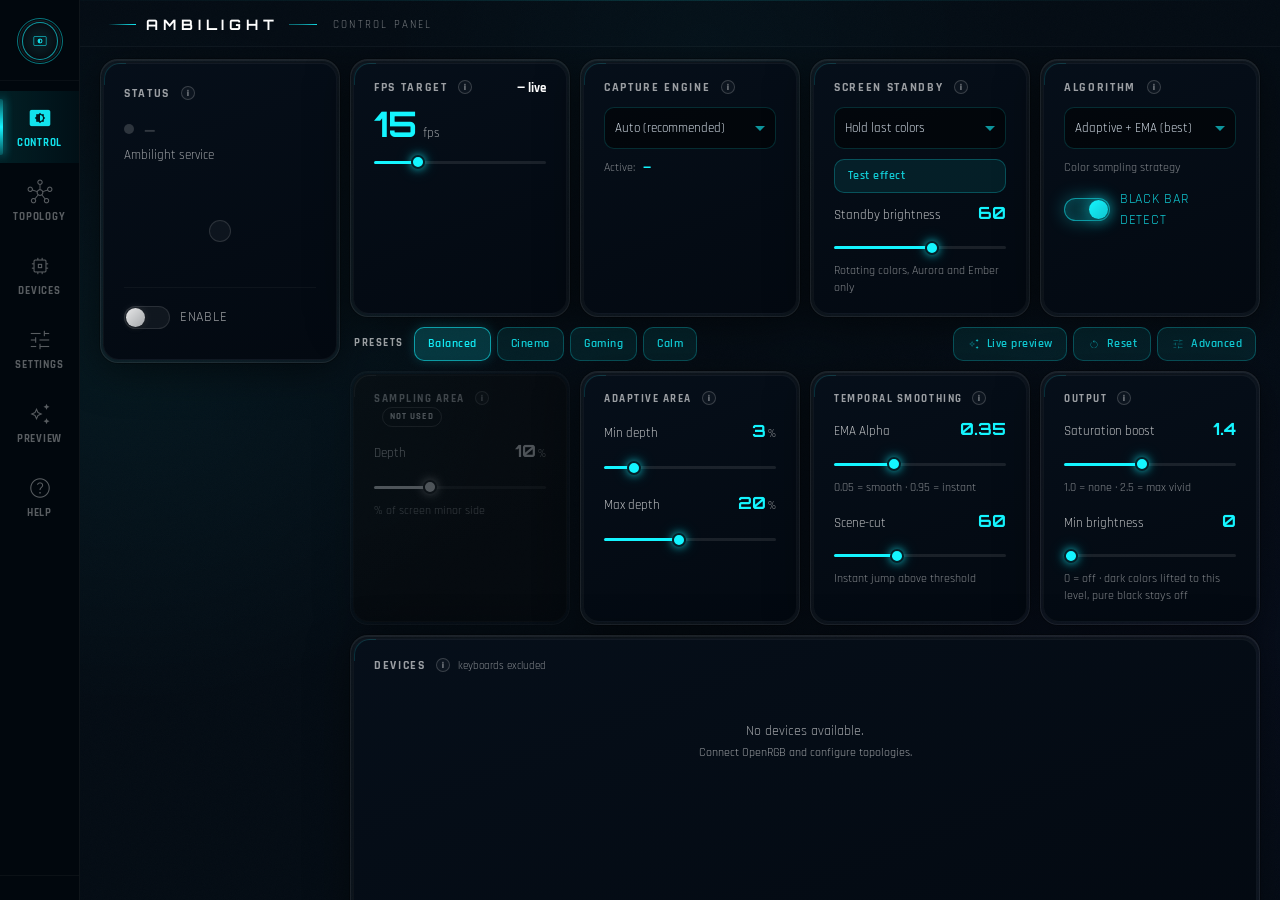
==== commit aa98449a: "Add standby effect test button; switch to freeware license Co-Authored-By: Claude Sonnet 5.5 <norepl" ====
--- a/web/index.html
+++ b/web/index.html
@@ -288,6 +288,9 @@
                             <option value="ember">Ember glow</option>
                             <option value="off">Lights off</option>
                         </select>
+                        <button type="button" id="btn-standby-test" class="btn" style="margin-top:10px;"
+                                onclick="toggleStandbyPreview()"
+                                title="Play the selected effect on the LEDs now, as if the screen were asleep (stops by itself after 60 s)">Test effect</button>
                         <div class="slider-row" style="margin-top:12px;">
                             <div class="slider-label">
                                 <span class="slider-label-text">Standby brightness</span>
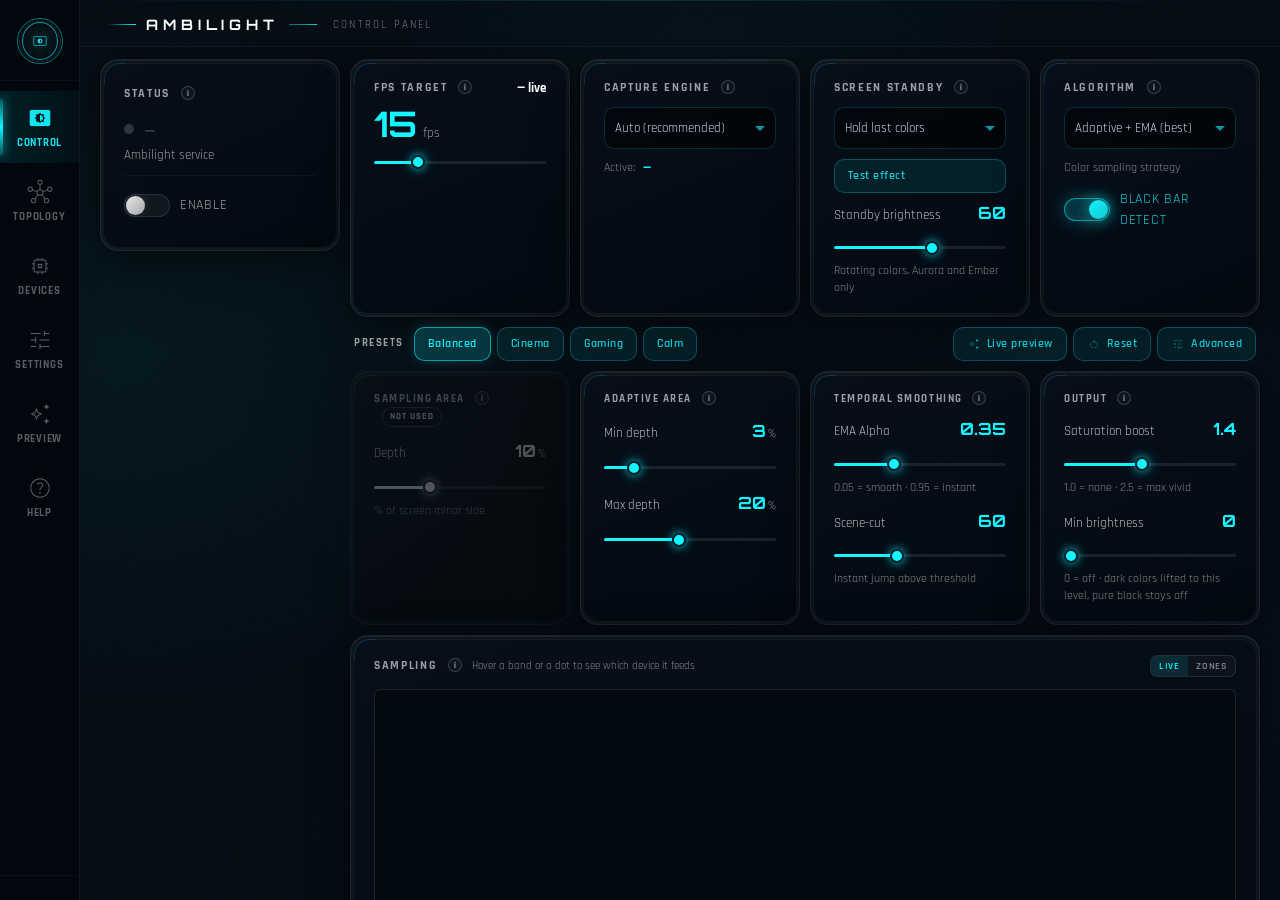
==== commit 2c2c8b4b: "Add Sampling panel showing where screen colors are read A scaled copy of the captured screen, with t" ====
--- a/web/index.html
+++ b/web/index.html
@@ -35,26 +35,45 @@
     .param-row > .panel { flex: 1; min-width: 0; }
     .devices-row { flex: 1; min-height: 340px; }
 
-    /* ── Status visual ── */
-    #status-visual .sv-ring {
-        position:absolute; width:64px; height:64px; border-radius:50%;
-        opacity:0; animation:none;
-        transition: opacity .5s cubic-bezier(0.23,1,0.32,1);
-    }
-    #status-visual.visual--active .sv-ring {
-        animation:sonarRingMd 2.8s cubic-bezier(0.23,1,0.32,1) infinite;
-    }
-    #status-visual.visual--active .sv-ring:nth-child(2) { animation-delay:1.3s; }
-    .sv-core {
-        width:22px; height:22px; border-radius:50%; position:relative; z-index:1;
-        border:1.5px solid rgba(255,255,255,.12);
-        background:rgba(255,255,255,.04);
-        transition:all .5s cubic-bezier(0.23,1,0.32,1);
-    }
-    #status-visual.visual--active .sv-core {
-        border-color:rgba(20,245,255,.70);
-        background:rgba(20,245,255,.08);
-        box-shadow:0 0 14px rgba(20,245,255,.38), 0 0 32px rgba(20,245,255,.16);
+    /* ── Sampling preview (mini screen) ── */
+    .sampling-panel { flex-shrink:0; }
+    .sampling-head { display:flex; align-items:center; justify-content:space-between; gap:12px; margin-bottom:12px; }
+    .sampling-hint { font-size:11px; color:var(--c-text-ghost); white-space:nowrap; overflow:hidden; text-overflow:ellipsis; }
+    .sampling-stage { display:flex; justify-content:center; width:100%; }
+    .sampling-tip {
+        position:absolute; z-index:5; pointer-events:none; max-width:240px;
+        padding:7px 10px; border-radius:8px; font-size:11.5px; line-height:1.45;
+        background:rgba(4,12,20,.96); color:var(--c-text);
+        border:1px solid rgba(20,245,255,.35); box-shadow:0 6px 18px rgba(0,0,0,.45);
+    }
+    .sampling-tip b { color:var(--c-cyan); font-weight:600; }
+    .sampling-tip span { color:var(--c-text-ghost); }
+    .seg {
+        display:inline-flex; border:1px solid rgba(255,255,255,.10); border-radius:7px;
+        overflow:hidden; background:rgba(255,255,255,.03);
+    }
+    .seg-btn {
+        font-family:inherit; font-weight:600; font-size:10px; line-height:1;
+        letter-spacing:.08em; text-transform:uppercase;
+        padding:5px 8px; color:var(--c-text-ghost); background:transparent; border:0; cursor:pointer;
+        transition:color .2s, background .2s;
+    }
+    .seg-btn:hover { color:var(--c-text-mid); }
+    .seg-btn[aria-pressed="true"] { color:var(--c-cyan); background:rgba(20,245,255,.10); }
+    .seg-btn:focus-visible { outline:2px solid var(--c-cyan); outline-offset:-2px; }
+    .sampling-screen {
+        position:relative; width:100%; border-radius:6px;
+        border:1px solid rgba(255,255,255,.10); background:var(--c-deep, #020a10);
+        transition:border-color .5s, box-shadow .5s;
+    }
+    .sampling-screen canvas { display:block; width:100%; height:100%; border-radius:5px; }
+    #status-visual.visual--active .sampling-screen {
+        border-color:rgba(20,245,255,.45);
+        box-shadow:0 0 14px rgba(20,245,255,.18);
+    }
+    .sampling-caption { font-size:11px; line-height:1.45; color:var(--c-text-ghost); min-height:2.9em; margin-top:10px; text-align:center; }
+    @media (prefers-reduced-motion: reduce) {
+        .sampling-screen, .seg-btn { transition:none; }
     }
     #card-status.panel--active {
         border-color: rgba(20,245,255,.14);
@@ -216,14 +235,6 @@
                     </div>
                     <div id="status-summary" style="font-size:13px; color:var(--c-text-dim);">Ambilight service</div>
                     <div id="status-hint" class="status-hint" aria-live="polite"></div>
-                </div>
-
-                <div id="status-visual" style="display:flex; align-items:center; justify-content:center; padding:24px 0;">
-                    <div style="position:relative; width:64px; height:64px; display:flex; align-items:center; justify-content:center;">
-                        <div class="sv-ring"></div>
-                        <div class="sv-ring"></div>
-                        <div class="sv-core"></div>
-                    </div>
                 </div>
 
                 <div style="padding-top:18px; border-top:1px solid rgba(255,255,255,.04);">
@@ -438,6 +449,29 @@
                     </div>
                 </div>
 
+            </div>
+
+            <!-- Sampling preview: what part of the screen feeds the LEDs -->
+            <div id="status-visual" class="panel sampling-panel ds-appear" style="animation-delay:.22s;">
+                <div class="panel-body" style="padding:16px 20px;">
+                    <div class="sampling-head">
+                        <div style="display:flex; align-items:baseline; gap:10px; min-width:0;">
+                            <div class="ds-label">Sampling <button type="button" class="info-btn" aria-label="Info: Sampling" data-info-title="Sampling" data-info="A scaled copy of the captured screen showing where colors are read from.&#10;Live|Each band segment and dot shows the color currently sent to its LED.&#10;Zones|Shows only the sampled areas, without colors.&#10;Bands|Zones around the monitor frame. Thickness follows the Depth setting (adaptive strategies change it by themselves).&#10;Dots|Devices that are not on the monitor frame: each reads the color at one point of the screen, chosen from its position in the Topology Editor.&#10;Black bars|When detected, bars are greyed out and the bands follow the real picture.">i</button></div>
+                            <span class="sampling-hint">Hover a band or a dot to see which device it feeds</span>
+                        </div>
+                        <div class="seg" role="group" aria-label="Sampling view">
+                            <button type="button" id="seg-live"  class="seg-btn" aria-pressed="true"  onclick="setSamplingMode('live')">Live</button>
+                            <button type="button" id="seg-zones" class="seg-btn" aria-pressed="false" onclick="setSamplingMode('zones')">Zones</button>
+                        </div>
+                    </div>
+                    <div id="sampling-stage" class="sampling-stage">
+                        <div id="sampling-screen" class="sampling-screen">
+                            <canvas id="sampling-canvas" aria-label="Screen sampling preview" role="img"></canvas>
+                            <div id="sampling-tip" class="sampling-tip" role="tooltip" hidden></div>
+                        </div>
+                    </div>
+                    <div id="sampling-caption" class="sampling-caption" aria-live="off"></div>
+                </div>
             </div>
 
             <!-- Devices: takes remaining space -->
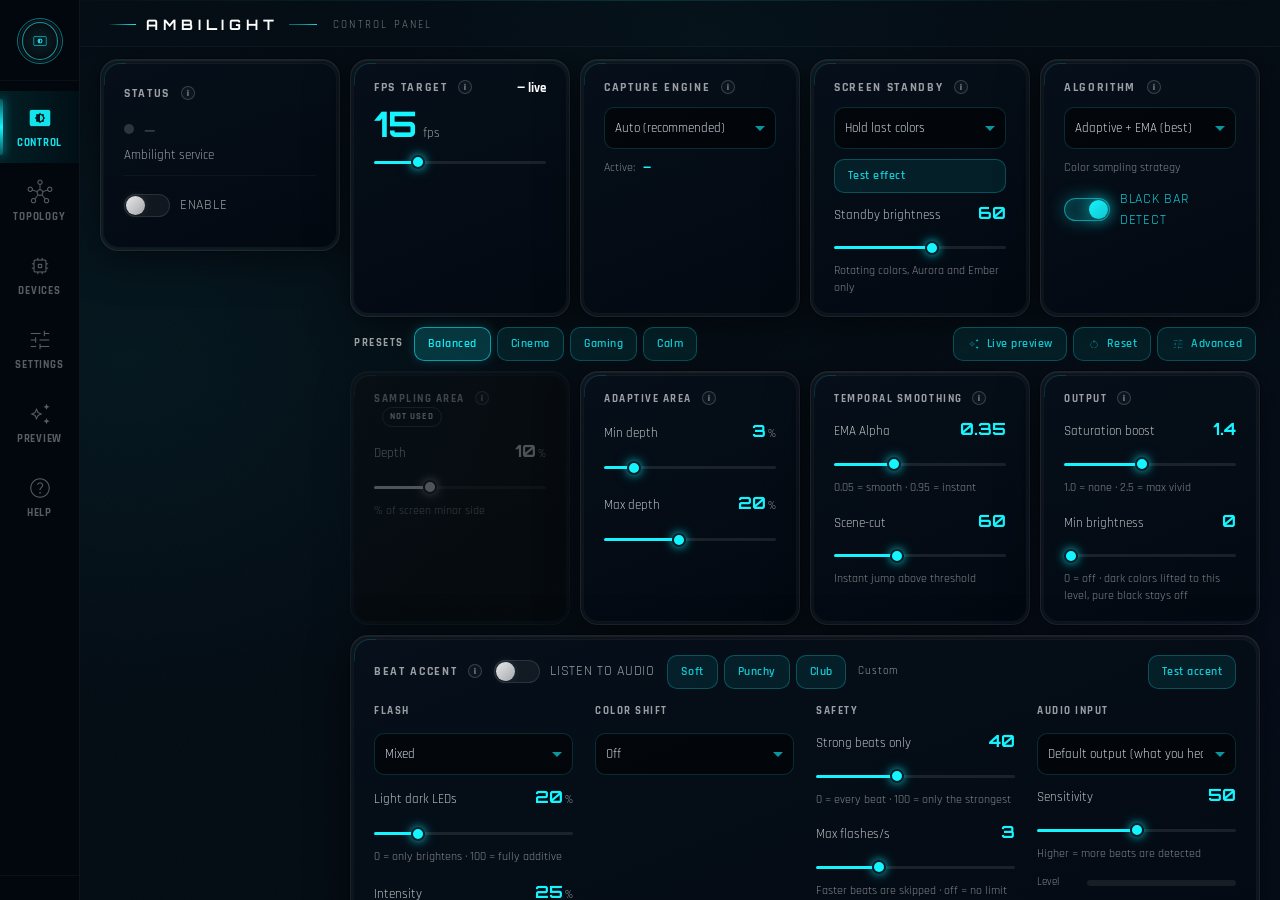
==== commit 066cefe8: "Add beat accent: brightness and hue flash on music beats System audio loopback (optional PyAudioWPat" ====
--- a/web/index.html
+++ b/web/index.html
@@ -75,6 +75,30 @@
     @media (prefers-reduced-motion: reduce) {
         .sampling-screen, .seg-btn { transition:none; }
     }
+    /* ── Beat accent ── */
+    .accent-panel { flex-shrink:0; }
+    .accent-head { display:flex; align-items:center; gap:12px; flex-wrap:wrap; margin-bottom:14px; }
+    .accent-grid { display:grid; grid-template-columns:repeat(4, minmax(0,1fr)); gap:22px; }
+    @media (max-width:1180px) { .accent-grid { grid-template-columns:repeat(2, minmax(0,1fr)); } }
+    .accent-chip.active {
+        background:rgba(20,245,255,.18) !important; border-color:rgba(20,245,255,.55) !important;
+        color:rgba(20,245,255,.95) !important; box-shadow:0 0 12px rgba(20,245,255,.18) !important;
+    }
+    .accent-col select { width:100%; margin-bottom:12px; }
+    .accent-color {
+        width:100%; height:34px; padding:3px; border-radius:8px; cursor:pointer;
+        border:1px solid rgba(255,255,255,.14); background:rgba(255,255,255,.04);
+    }
+    .accent-color:focus-visible { outline:2px solid var(--c-cyan); outline-offset:2px; }
+    .accent-meter { margin-top:4px; display:flex; flex-direction:column; gap:6px; }
+    .meter-row { display:grid; grid-template-columns:42px 1fr; align-items:center; gap:8px; font-size:11px; color:var(--c-text-ghost); }
+    .meter-bar { height:6px; border-radius:3px; background:rgba(255,255,255,.08); overflow:hidden; }
+    .meter-bar > i { display:block; height:100%; width:0; background:var(--c-cyan); transition:width .09s linear; }
+    .meter-foot { display:flex; align-items:center; gap:8px; margin-top:4px; font-size:11.5px; color:var(--c-text-dim); min-height:1.6em; }
+    .beat-dot { width:10px; height:10px; border-radius:50%; flex-shrink:0; background:rgba(255,255,255,.14); transition:background .12s, box-shadow .12s; }
+    .beat-dot.on { background:var(--c-cyan); box-shadow:0 0 12px rgba(20,245,255,.7); }
+    #btn-accent-test.fired { border-color:rgba(20,245,255,.6); color:var(--c-cyan); }
+    @media (prefers-reduced-motion: reduce) { .meter-bar > i, .beat-dot { transition:none; } }
     #card-status.panel--active {
         border-color: rgba(20,245,255,.14);
         animation: panelActiveGlow 5s cubic-bezier(0.77,0,0.175,1) infinite;
@@ -449,6 +473,142 @@
                     </div>
                 </div>
 
+            </div>
+
+            <!-- Beat accent: a flash / hue shift on the ambilight at every beat of the music -->
+            <div id="accent-panel" class="panel accent-panel ds-appear" style="animation-delay:.20s;">
+                <div class="panel-body" style="padding:16px 20px;">
+                    <div class="accent-head">
+                        <div class="ds-label" style="margin:0;">Beat accent <button type="button" class="info-btn" aria-label="Info: Beat accent" data-info-title="Beat accent" data-info="A short accent on the ambilight colors at every beat of the music playing on this PC.&#10;Mode|Multiplicative keeps the hue and never lights a black LED. Additive adds the flash color, so dark LEDs light up too. Mixed does both: Light dark LEDs sets how much is additive.&#10;Intensity|How big the jump is at each beat.&#10;Duration|How long the flash takes to fade.&#10;Color shift|Rotates the hue at the beat. Pulse comes back at once; Step adds one notch per beat and fades back slowly.&#10;Safety|Strong beats only skips the weak beats, so the accent follows the main hits instead of every note. Max flashes/s skips beats that come too fast, Boost cap limits the jump, Attack softens the rise. Set Max flashes/s to off to experiment.&#10;Test accent|Fires one beat without any audio, to tune the look.">i</button></div>
+                        <label class="glass-toggle-container">
+                            <input id="ctrl-acc-enabled" type="checkbox" class="glass-toggle-input"
+                                onchange="liveUpdate('accent_enabled', this.checked, null)">
+                            <div class="glass-toggle-track"><div class="glass-toggle-thumb"></div></div>
+                            <span class="glass-toggle-label">Listen to audio</span>
+                        </label>
+                        <div id="accent-chips" style="display:flex; gap:6px; flex-wrap:wrap;">
+                            <button type="button" class="btn accent-chip" data-accent="soft"    onclick="applyAccentPreset('soft')">Soft</button>
+                            <button type="button" class="btn accent-chip" data-accent="punchy"  onclick="applyAccentPreset('punchy')">Punchy</button>
+                            <button type="button" class="btn accent-chip" data-accent="club"    onclick="applyAccentPreset('club')">Club</button>
+                        </div>
+                        <span id="accent-custom" class="preset-custom">Custom</span>
+                        <button type="button" id="btn-accent-test" class="btn" style="margin-left:auto;"
+                                onclick="testAccent()" title="Fire one beat with these settings, without audio">Test accent</button>
+                    </div>
+
+                    <div class="accent-grid">
+
+                        <div class="accent-col">
+                            <div class="param-eyebrow">Flash</div>
+                            <select id="ctrl-acc-mode" aria-label="Flash mode" onchange="onAccentMode(this.value)">
+                                <option value="mul">Multiplicative (keeps hue)</option>
+                                <option value="add">Additive (lights dark LEDs)</option>
+                                <option value="mix">Mixed</option>
+                            </select>
+                            <div id="row-acc-lift" class="slider-row">
+                                <div class="slider-label"><span class="slider-label-text">Light dark LEDs</span>
+                                    <span><span id="val-acc-lift" class="slider-val">20</span><span class="slider-unit">%</span></span></div>
+                                <input id="ctrl-acc-lift" type="range" min="0" max="100" step="5" value="20"
+                                    oninput="liveUpdate('accent_dark_lift', +this.value, 'val-acc-lift'); updateFill(this);">
+                                <div class="slider-hint">0 = only brightens · 100 = fully additive</div>
+                            </div>
+                            <div class="slider-row">
+                                <div class="slider-label"><span class="slider-label-text">Intensity</span>
+                                    <span><span id="val-acc-int" class="slider-val">25</span><span class="slider-unit">%</span></span></div>
+                                <input id="ctrl-acc-int" type="range" min="0" max="200" step="5" value="25"
+                                    oninput="liveUpdate('accent_intensity', +this.value, 'val-acc-int'); updateFill(this);">
+                            </div>
+                            <div class="slider-row">
+                                <div class="slider-label"><span class="slider-label-text">Duration</span>
+                                    <span><span id="val-acc-dur" class="slider-val">200</span><span class="slider-unit">ms</span></span></div>
+                                <input id="ctrl-acc-dur" type="range" min="80" max="600" step="10" value="200"
+                                    oninput="liveUpdate('accent_duration', +this.value, 'val-acc-dur'); updateFill(this);">
+                            </div>
+                            <div id="row-acc-color" class="slider-row">
+                                <div class="slider-label"><span class="slider-label-text">Flash color</span></div>
+                                <input id="ctrl-acc-color" type="color" class="accent-color" value="#ffffff" aria-label="Flash color"
+                                    oninput="liveUpdate('accent_color', this.value, null)">
+                            </div>
+                        </div>
+
+                        <div class="accent-col">
+                            <div class="param-eyebrow">Color shift</div>
+                            <select id="ctrl-acc-hue" aria-label="Color shift mode" onchange="onAccentHue(this.value)">
+                                <option value="off">Off</option>
+                                <option value="pulse">Pulse (comes back at once)</option>
+                                <option value="step">Step (one notch per beat)</option>
+                            </select>
+                            <div id="row-acc-deg" class="slider-row">
+                                <div class="slider-label"><span class="slider-label-text">Amount</span>
+                                    <span><span id="val-acc-deg" class="slider-val">40</span><span class="slider-unit">°</span></span></div>
+                                <input id="ctrl-acc-deg" type="range" min="0" max="180" step="5" value="40"
+                                    oninput="liveUpdate('accent_hue_deg', +this.value, 'val-acc-deg'); updateFill(this);">
+                                <div class="slider-hint">Hue rotation applied at the beat</div>
+                            </div>
+                            <div id="row-acc-decay" class="slider-row">
+                                <div class="slider-label"><span class="slider-label-text">Return time</span>
+                                    <span><span id="val-acc-decay" class="slider-val">1500</span><span class="slider-unit">ms</span></span></div>
+                                <input id="ctrl-acc-decay" type="range" min="200" max="5000" step="100" value="1500"
+                                    oninput="liveUpdate('accent_hue_decay', +this.value, 'val-acc-decay'); updateFill(this);">
+                                <div class="slider-hint">How slowly Step goes back to the real colors</div>
+                            </div>
+                        </div>
+
+                        <div class="accent-col">
+                            <div class="param-eyebrow">Safety</div>
+                            <div class="slider-row">
+                                <div class="slider-label"><span class="slider-label-text">Strong beats only</span>
+                                    <span id="val-acc-str" class="slider-val">40</span></div>
+                                <input id="ctrl-acc-str" type="range" min="0" max="100" step="5" value="40"
+                                    oninput="liveUpdate('accent_min_strength', +this.value, 'val-acc-str'); updateFill(this);">
+                                <div class="slider-hint">0 = every beat · 100 = only the strongest</div>
+                            </div>
+                            <div class="slider-row">
+                                <div class="slider-label"><span class="slider-label-text">Max flashes/s</span>
+                                    <span id="val-acc-rate" class="slider-val">3</span></div>
+                                <input id="ctrl-acc-rate" type="range" min="0" max="10" step="1" value="3"
+                                    oninput="liveUpdate('accent_max_per_sec', +this.value, null); setAccentRateLabel(+this.value); updateFill(this);">
+                                <div class="slider-hint">Faster beats are skipped · off = no limit</div>
+                            </div>
+                            <div class="slider-row">
+                                <div class="slider-label"><span class="slider-label-text">Boost cap</span>
+                                    <span><span id="val-acc-cap" class="slider-val">100</span><span class="slider-unit">%</span></span></div>
+                                <input id="ctrl-acc-cap" type="range" min="20" max="300" step="10" value="100"
+                                    oninput="liveUpdate('accent_max_boost', +this.value, 'val-acc-cap'); updateFill(this);">
+                                <div class="slider-hint">Limits the jump whatever the intensity</div>
+                            </div>
+                            <div class="slider-row">
+                                <div class="slider-label"><span class="slider-label-text">Attack</span>
+                                    <span><span id="val-acc-att" class="slider-val">15</span><span class="slider-unit">ms</span></span></div>
+                                <input id="ctrl-acc-att" type="range" min="0" max="50" step="5" value="15"
+                                    oninput="liveUpdate('accent_attack', +this.value, 'val-acc-att'); updateFill(this);">
+                                <div class="slider-hint">0 = instant · higher = softer rise</div>
+                            </div>
+                        </div>
+
+                        <div class="accent-col">
+                            <div class="param-eyebrow">Audio input</div>
+                            <select id="ctrl-acc-dev" aria-label="Audio device" onchange="liveUpdate('accent_device', this.value, null)">
+                                <option value="">Default output (what you hear)</option>
+                            </select>
+                            <div class="slider-row" style="margin-bottom:12px;">
+                                <div class="slider-label"><span class="slider-label-text">Sensitivity</span>
+                                    <span id="val-acc-sens" class="slider-val">50</span></div>
+                                <input id="ctrl-acc-sens" type="range" min="0" max="100" step="5" value="50"
+                                    oninput="liveUpdate('accent_sensitivity', +this.value, 'val-acc-sens'); updateFill(this);">
+                                <div class="slider-hint">Higher = more beats are detected</div>
+                            </div>
+                            <div id="accent-meter" class="accent-meter" aria-hidden="true">
+                                <div class="meter-row"><span>Level</span><div class="meter-bar"><i id="m-level"></i></div></div>
+                                <div class="meter-row"><span>Bass</span><div class="meter-bar"><i id="m-bass"></i></div></div>
+                                <div class="meter-row"><span>Mid</span><div class="meter-bar"><i id="m-mid"></i></div></div>
+                                <div class="meter-row"><span>High</span><div class="meter-bar"><i id="m-high"></i></div></div>
+                            </div>
+                            <div class="meter-foot"><span id="m-beat" class="beat-dot"></span><span id="m-status" aria-live="polite">Audio listening is off</span></div>
+                        </div>
+
+                    </div>
+                </div>
             </div>
 
             <!-- Sampling preview: what part of the screen feeds the LEDs -->
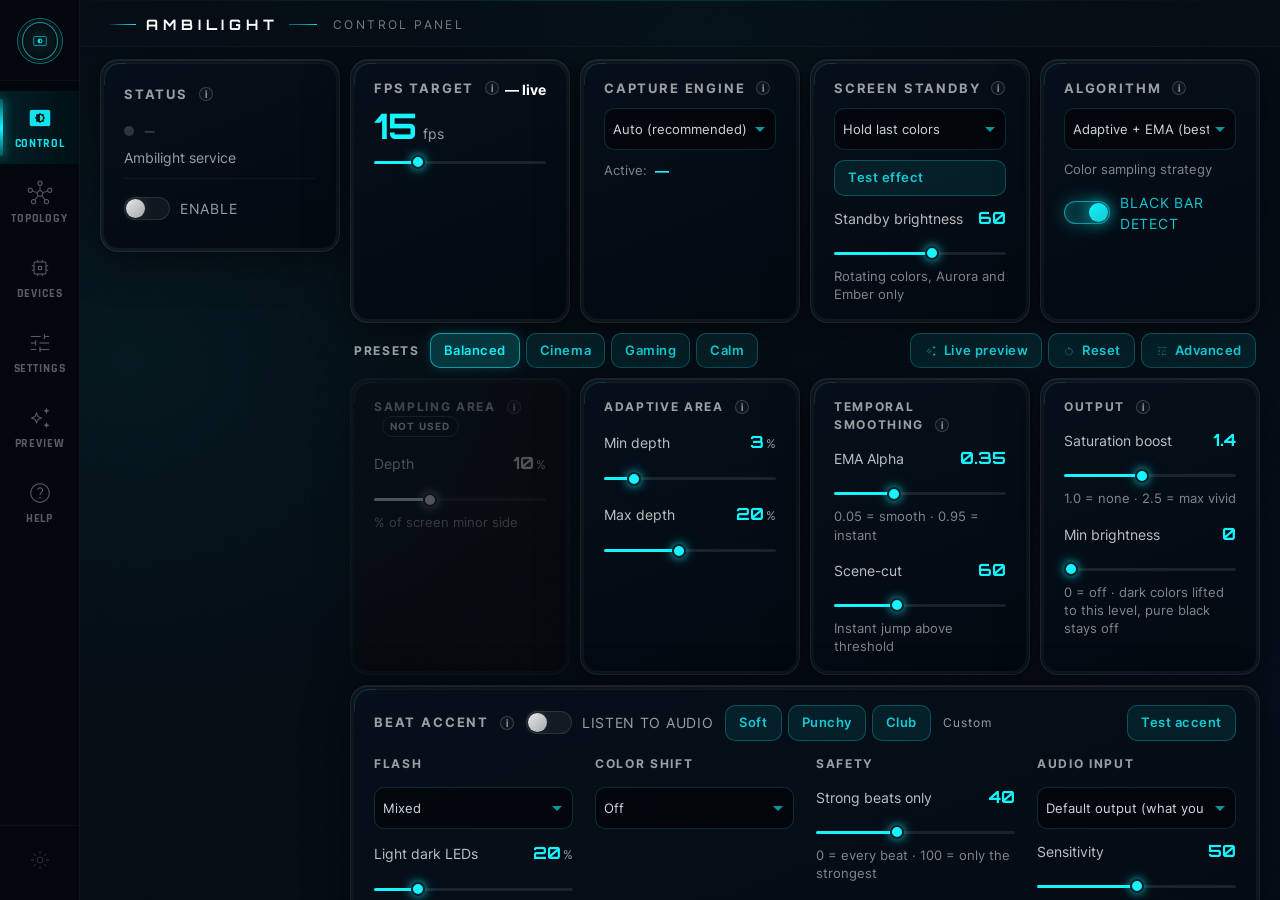
==== commit e119dbb5: "Light theme, Inter font, glass dropdowns, wait for OpenRGB hardware detection Fixes the false 'Hardw" ====
--- a/web/index.html
+++ b/web/index.html
@@ -1,12 +1,15 @@
 <!DOCTYPE html>
-<html lang="en">
+<html lang="en" data-themeable>
 <head>
 <meta charset="utf-8"/>
 <meta name="viewport" content="width=device-width, initial-scale=1.0"/>
+<script src="js/theme.js"></script>
 <title>EDAmbilight — Control</title>
 <link href="css/tailwind.min.css" rel="stylesheet">
 <link href="css/fonts.css" rel="stylesheet">
 <link href="css/design-system.css" rel="stylesheet">
+<link href="css/glass-select.css" rel="stylesheet">
+<script src="js/glass-select.js"></script>
 <style>
     @font-face {
         font-family:'Material Symbols Outlined'; font-style:normal; font-weight:100 700;
@@ -38,11 +41,11 @@
     /* ── Sampling preview (mini screen) ── */
     .sampling-panel { flex-shrink:0; }
     .sampling-head { display:flex; align-items:center; justify-content:space-between; gap:12px; margin-bottom:12px; }
-    .sampling-hint { font-size:11px; color:var(--c-text-ghost); white-space:nowrap; overflow:hidden; text-overflow:ellipsis; }
+    .sampling-hint { font-size:12px; color:var(--c-text-ghost); white-space:nowrap; overflow:hidden; text-overflow:ellipsis; }
     .sampling-stage { display:flex; justify-content:center; width:100%; }
     .sampling-tip {
         position:absolute; z-index:5; pointer-events:none; max-width:240px;
-        padding:7px 10px; border-radius:8px; font-size:11.5px; line-height:1.45;
+        padding:7px 10px; border-radius:8px; font-size:12.5px; line-height:1.45;
         background:rgba(4,12,20,.96); color:var(--c-text);
         border:1px solid rgba(20,245,255,.35); box-shadow:0 6px 18px rgba(0,0,0,.45);
     }
@@ -53,7 +56,7 @@
         overflow:hidden; background:rgba(255,255,255,.03);
     }
     .seg-btn {
-        font-family:inherit; font-weight:600; font-size:10px; line-height:1;
+        font-family:inherit; font-weight:600; font-size:11px; line-height:1;
         letter-spacing:.08em; text-transform:uppercase;
         padding:5px 8px; color:var(--c-text-ghost); background:transparent; border:0; cursor:pointer;
         transition:color .2s, background .2s;
@@ -71,7 +74,7 @@
         border-color:rgba(20,245,255,.45);
         box-shadow:0 0 14px rgba(20,245,255,.18);
     }
-    .sampling-caption { font-size:11px; line-height:1.45; color:var(--c-text-ghost); min-height:2.9em; margin-top:10px; text-align:center; }
+    .sampling-caption { font-size:12px; line-height:1.45; color:var(--c-text-ghost); min-height:2.9em; margin-top:10px; text-align:center; }
     @media (prefers-reduced-motion: reduce) {
         .sampling-screen, .seg-btn { transition:none; }
     }
@@ -91,10 +94,10 @@
     }
     .accent-color:focus-visible { outline:2px solid var(--c-cyan); outline-offset:2px; }
     .accent-meter { margin-top:4px; display:flex; flex-direction:column; gap:6px; }
-    .meter-row { display:grid; grid-template-columns:42px 1fr; align-items:center; gap:8px; font-size:11px; color:var(--c-text-ghost); }
+    .meter-row { display:grid; grid-template-columns:42px 1fr; align-items:center; gap:8px; font-size:12px; color:var(--c-text-ghost); }
     .meter-bar { height:6px; border-radius:3px; background:rgba(255,255,255,.08); overflow:hidden; }
     .meter-bar > i { display:block; height:100%; width:0; background:var(--c-cyan); transition:width .09s linear; }
-    .meter-foot { display:flex; align-items:center; gap:8px; margin-top:4px; font-size:11.5px; color:var(--c-text-dim); min-height:1.6em; }
+    .meter-foot { display:flex; align-items:center; gap:8px; margin-top:4px; font-size:12.5px; color:var(--c-text-dim); min-height:1.6em; }
     .beat-dot { width:10px; height:10px; border-radius:50%; flex-shrink:0; background:rgba(255,255,255,.14); transition:background .12s, box-shadow .12s; }
     .beat-dot.on { background:var(--c-cyan); box-shadow:0 0 12px rgba(20,245,255,.7); }
     #btn-accent-test.fired { border-color:rgba(20,245,255,.6); color:var(--c-cyan); }
@@ -105,7 +108,7 @@
     }
 
     /* ── Status hint / checklist ── */
-    .status-hint { font-size:12px; line-height:1.5; margin-top:10px; color:var(--c-text-dim); }
+    .status-hint { font-size:13px; line-height:1.5; margin-top:10px; color:var(--c-text-dim); }
     .status-hint a, .checklist a { color:var(--c-cyan); text-decoration:none; transition:opacity .2s; }
     .status-hint a:hover, .checklist a:hover { opacity:.72; }
     .checklist {
@@ -115,27 +118,27 @@
     .checklist[hidden] { display:none; }
     .checklist-head {
         display:flex; justify-content:space-between; align-items:center; margin-bottom:6px;
-        font-size:11px; font-weight:700; text-transform:uppercase; letter-spacing:.14em; color:var(--c-cyan);
+        font-size:12px; font-weight:700; text-transform:uppercase; letter-spacing:.14em; color:var(--c-cyan);
     }
     .checklist-close { background:none; border:0; color:var(--c-text-dim); font-size:18px; line-height:1; cursor:pointer; padding:0 4px; }
     .checklist-close:hover { color:#fff; }
     .checklist ul { list-style:none; margin:0; padding:0; display:flex; flex-direction:column; gap:4px; }
-    .checklist li { display:flex; align-items:center; gap:8px; font-size:13px; color:var(--c-text-mid); }
+    .checklist li { display:flex; align-items:center; gap:8px; font-size:14px; color:var(--c-text-mid); }
     .checklist li .ck {
         width:16px; height:16px; border-radius:50%; flex-shrink:0; display:inline-flex; align-items:center; justify-content:center;
-        border:1px solid rgba(255,255,255,.28); font-size:11px; color:transparent;
+        border:1px solid rgba(255,255,255,.28); font-size:12px; color:transparent;
     }
     .checklist li.done { color:var(--c-text-dim); }
     .checklist li.done .ck { border-color:rgba(20,245,255,.7); background:rgba(20,245,255,.14); color:var(--c-cyan); }
 
     /* ── Presets bar ── */
     .preset-bar { display:flex; align-items:center; gap:10px; flex-wrap:wrap; flex-shrink:0; padding:0 4px; }
-    .preset-bar-label { font-size:11px; font-weight:700; text-transform:uppercase; letter-spacing:.14em; color:var(--c-text-dim); }
+    .preset-bar-label { font-size:12px; font-weight:700; text-transform:uppercase; letter-spacing:.14em; color:var(--c-text-dim); }
     .preset-chip.active {
         background:rgba(20,245,255,.18) !important; border-color:rgba(20,245,255,.55) !important;
         color:rgba(20,245,255,.95) !important; box-shadow:0 0 12px rgba(20,245,255,.18) !important;
     }
-    .preset-custom { display:none; font-size:11px; color:var(--c-text-dim); letter-spacing:.08em; }
+    .preset-custom { display:none; font-size:12px; color:var(--c-text-dim); letter-spacing:.08em; }
     .preset-custom.show { display:inline; }
     .param-row[hidden] { display:none; }
 
@@ -143,14 +146,14 @@
     .slider-row { margin-bottom:16px; }
     .slider-row:last-child { margin-bottom:0; }
     .slider-label { display:flex; justify-content:space-between; align-items:baseline; margin-bottom:8px; }
-    .slider-label-text { font-size:13px; color:var(--c-text-mid); font-family:var(--f-body); }
+    .slider-label-text { font-size:14px; color:var(--c-text-mid); font-family:var(--f-body); }
     .slider-val { font-family:var(--f-display); font-size:1.05rem; font-weight:700; color:var(--c-cyan); line-height:1; }
-    .slider-unit { font-size:11px; color:var(--c-text-dim); font-family:var(--f-body); margin-left:2px; }
-    .slider-hint { font-size:12px; margin-top:6px; color:var(--c-text-ghost); line-height:1.4; }
+    .slider-unit { font-size:12px; color:var(--c-text-dim); font-family:var(--f-body); margin-left:2px; }
+    .slider-hint { font-size:13px; margin-top:6px; color:var(--c-text-ghost); line-height:1.4; }
 
     /* ── Param eyebrow ── */
     .param-eyebrow {
-        font-size:11px; font-weight:700; text-transform:uppercase;
+        font-size:12px; font-weight:700; text-transform:uppercase;
         letter-spacing:.14em; color:var(--c-text-dim);
         font-family:var(--f-body); margin-bottom:14px;
     }
@@ -167,7 +170,7 @@
         vertical-align:middle; position:relative; top:-1px;
         border-radius:50%; border:1px solid rgba(255,255,255,.18);
         background:rgba(255,255,255,.03); color:var(--c-text-dim);
-        font-family:var(--f-display); font-size:8px; font-weight:700; font-style:normal;
+        font-family:var(--f-display); font-size:10px; font-weight:700; font-style:normal;
         text-transform:none; letter-spacing:0; line-height:1; cursor:help;
         transition:color .25s cubic-bezier(0.23,1,0.32,1), border-color .25s cubic-bezier(0.23,1,0.32,1), background .25s cubic-bezier(0.23,1,0.32,1);
     }
@@ -187,12 +190,12 @@
     }
     #info-tip.show { opacity:1; transform:translateY(0); }
     #info-tip .it-title {
-        font-size:11px; font-weight:700; text-transform:uppercase;
+        font-size:12px; font-weight:700; text-transform:uppercase;
         letter-spacing:.14em; color:var(--c-cyan); margin-bottom:6px; font-family:var(--f-body);
     }
-    #info-tip .it-text { font-size:13px; line-height:1.45; color:var(--c-text); font-family:var(--f-body); }
+    #info-tip .it-text { font-size:14px; line-height:1.45; color:var(--c-text); font-family:var(--f-body); }
     #info-tip .it-row { margin-top:7px; padding-top:7px; border-top:1px solid rgba(255,255,255,.06); }
-    #info-tip .it-name { display:block; font-weight:700; color:var(--c-cyan-80); font-size:12px; letter-spacing:.04em; }
+    #info-tip .it-name { display:block; font-weight:700; color:var(--c-cyan-80); font-size:13px; letter-spacing:.04em; }
     #info-tip .it-desc { color:var(--c-text-mid); color:rgba(205,214,224,.78); }
     /* ── Disabled (unused by selected algorithm) ── */
     .param-row > .panel { transition:opacity .35s cubic-bezier(0.23,1,0.32,1), filter .35s cubic-bezier(0.23,1,0.32,1); }
@@ -202,7 +205,7 @@
     .off-badge {
         display:none; margin-left:8px; padding:2px 7px; border-radius:999px;
         border:1px solid rgba(255,255,255,.18); color:var(--c-text-mid);
-        font-size:9px; letter-spacing:.12em; vertical-align:middle;
+        font-size:10px; letter-spacing:.12em; vertical-align:middle;
     }
     .panel.is-off .off-badge { display:inline-block; }
 </style>
@@ -229,12 +232,12 @@
     <header style="
         padding:14px 28px 10px; flex-shrink:0;
         display:flex; align-items:center; gap:10px;
-        border-bottom:1px solid rgba(255,255,255,.04);
+        border-bottom:1px solid var(--line-soft);
     ">
         <div class="ds-title-line" style="width:28px;"></div>
-        <span class="orbitron" style="font-size:.9rem;font-weight:700;letter-spacing:.34em;color:#fff;">AMBILIGHT</span>
+        <span class="hdr-title">Ambilight</span>
         <div class="ds-title-line rev" style="width:28px;"></div>
-        <span style="font-size:11px;text-transform:uppercase;letter-spacing:.2em;color:rgba(255,255,255,.45);padding-left:6px;">Control Panel</span>
+        <span class="hdr-sub">Control Panel</span>
     </header>
 
     <!-- 2-column layout -->
@@ -249,19 +252,19 @@
                     <div style="display:flex; align-items:center; gap:10px; margin-bottom:6px;">
                         <div id="status-dot" style="
                             width:10px; height:10px; border-radius:50%; flex-shrink:0;
-                            background:rgba(255,255,255,.16);
+                            background:var(--dot-off);
                             transition:background .5s, box-shadow .5s;
                         "></div>
                         <span id="status-label" class="orbitron" style="
                             font-size:.88rem; font-weight:700; letter-spacing:.2em;
-                            color:rgba(255,255,255,.18); transition:color .5s;
+                            color:var(--lbl-off); transition:color .5s;
                         ">—</span>
                     </div>
-                    <div id="status-summary" style="font-size:13px; color:var(--c-text-dim);">Ambilight service</div>
+                    <div id="status-summary" style="font-size:14px; color:var(--c-text-dim);">Ambilight service</div>
                     <div id="status-hint" class="status-hint" aria-live="polite"></div>
                 </div>
 
-                <div style="padding-top:18px; border-top:1px solid rgba(255,255,255,.04);">
+                <div style="padding-top:18px; border-top:1px solid var(--line-soft);">
                     <label class="glass-toggle-container" style="width:100%;">
                         <input id="ctrl-enabled" type="checkbox" class="glass-toggle-input"
                             onchange="toggleEnabled(this.checked)">
@@ -283,11 +286,11 @@
                     <div class="panel-body" style="padding:16px 20px;">
                         <div style="display:flex; justify-content:space-between; align-items:flex-start; margin-bottom:8px;">
                             <div class="ds-label">FPS Target <button type="button" class="info-btn" aria-label="Info: FPS Target" data-info-title="FPS Target" data-info="How many times per second the screen is captured and the LEDs are updated.&#10;Higher|Smoother and more reactive LEDs, but more CPU/GPU load.&#10;Lower|Lighter on the system, but colors follow the image with visible lag or steps.&#10;The badge shows the real rate being reached.">i</button></div>
-                            <div id="fps-badge" title="Frame rate actually reached" style="font-size:13px; font-weight:700; color:#fff;">— live</div>
+                            <div id="fps-badge" title="Frame rate actually reached" style="white-space:nowrap; font-size:14px; font-weight:700; color:var(--c-strong);">— live</div>
                         </div>
                         <div style="display:flex; align-items:baseline; gap:6px; margin-bottom:14px;">
                             <span id="val-fps" class="fps-num">15</span>
-                            <span style="font-size:13px; color:var(--c-text-dim); padding-bottom:3px;">fps</span>
+                            <span style="font-size:14px; color:var(--c-text-dim); padding-bottom:3px;">fps</span>
                         </div>
                         <input id="ctrl-fps" type="range" min="1" max="60" value="15" step="1"
                             oninput="liveUpdate('fps', +this.value, 'val-fps'); updateFill(this);">
@@ -304,8 +307,8 @@
                             <option value="mss">mss — CPU fallback</option>
                         </select>
                         <div style="display:flex; align-items:center; gap:8px; margin-top:10px;">
-                            <span style="font-size:12px; color:var(--c-text-ghost);">Active:</span>
-                            <span id="stat-capturer" style="font-size:13px; font-weight:700; color:var(--c-cyan);">—</span>
+                            <span style="font-size:13px; color:var(--c-text-ghost);">Active:</span>
+                            <span id="stat-capturer" style="font-size:14px; font-weight:700; color:var(--c-cyan);">—</span>
                         </div>
                     </div>
                 </div>
@@ -349,14 +352,14 @@
                             <option value="dominant">Dominant color</option>
                             <option value="mean">RGB mean</option>
                         </select>
-                        <div style="font-size:12px; margin-top:10px; color:var(--c-text-ghost);">Color sampling strategy</div>
+                        <div style="font-size:13px; margin-top:10px; color:var(--c-text-ghost);">Color sampling strategy</div>
                         <label class="glass-toggle-container" style="margin-top:12px;">
                             <input id="ctrl-bb" type="checkbox" class="glass-toggle-input"
                                 onchange="liveUpdate('black_bar_detect', this.checked, null)">
                             <div class="glass-toggle-track"><div class="glass-toggle-thumb"></div></div>
                             <span class="glass-toggle-label">Black bar detect</span>
                         </label>
-                        <div id="bb-status" style="font-size:11px; margin-top:6px; min-height:1.4em; color:var(--c-text-ghost);"></div>
+                        <div id="bb-status" style="font-size:12px; margin-top:6px; min-height:1.4em; color:var(--c-text-ghost);"></div>
                     </div>
                 </div>
 
@@ -639,7 +642,7 @@
                 <div class="panel-body" style="padding:18px 20px;">
                     <div style="display:flex; align-items:baseline; gap:8px; margin-bottom:14px; flex-shrink:0;">
                         <div class="ds-label">Devices <button type="button" class="info-btn" aria-label="Info: Devices" data-info-title="Devices" data-info="The lighting devices that receive the Ambilight colors.&#10;On/off|Use each device&#x27;s power button to include or exclude it from the effect.&#10;Each device needs its zones mapped to a screen side in the Topology Editor, otherwise it gets no colors.">i</button></div>
-                        <span style="font-size:11px; color:var(--c-text-ghost);">keyboards excluded</span>
+                        <span style="font-size:12px; color:var(--c-text-ghost);">keyboards excluded</span>
                     </div>
                     <div id="devices-container" style="flex:1; overflow-y:auto; min-height:0;">
                         <div style="color:var(--c-text-dim); font-size:.9rem; text-align:center; padding:2rem 0;">
--- a/web/css/fonts.css
+++ b/web/css/fonts.css
@@ -103,3 +103,13 @@
   font-display: block;
   src: url('../fonts/MaterialSymbolsOutlined.woff2') format('woff2');
 }
+
+/* Inter (variable, weights 100-900): used by the light "glass" theme.
+   Source: @fontsource-variable/inter, SIL Open Font License 1.1. */
+@font-face {
+  font-family: 'Inter';
+  font-style: normal;
+  font-weight: 100 900;
+  font-display: swap;
+  src: url('../fonts/Inter-variable.woff2') format('woff2');
+}
--- a/web/css/design-system.css
+++ b/web/css/design-system.css
@@ -62,7 +62,7 @@
 
   /* Typography */
   --f-display: 'Orbitron', monospace;
-  --f-body:    'Rajdhani', sans-serif;
+  --f-body:    'Inter', system-ui, sans-serif;  /* was Rajdhani: too narrow at small sizes */
 
   /* Radius */
   --r-sm:  6px;
@@ -77,6 +77,59 @@
   --c-deep:         #020a10;
   --border-color:   rgba(20,245,255,.22);
   --text-main:      #CDD6E0;
+
+  /* ── Semantic tokens: the dark values here, the glass theme overrides them
+        below. Use these instead of raw rgba() in pages and scripts. ── */
+  --c-strong:     #fff;                       /* titles, key numbers */
+  --c-faint:      rgba(255,255,255,.45);      /* header subtitle */
+  --line-soft:    rgba(255,255,255,.04);
+  --dot-off:      rgba(255,255,255,.16);
+  --lbl-off:      rgba(255,255,255,.18);
+  --icon-accent:  rgba(20,245,255,.65);
+  --tt-upper:     uppercase;                  /* labels are capitals in the dark theme */
+
+  --st-inactive:  rgba(255,255,255,.4);
+  --st-active:    rgba(20,245,255,.9);
+  --st-nozones:   #fbbf24;
+  --st-standby:   rgba(167,139,250,.9);
+  --st-nodev:     #f87171;
+  --c-fps-low:    #fbbf24;
+  --c-notopo:     rgba(251,191,36,.62);
+  --c-bb:         rgba(20,245,255,.55);
+  --ic-matrix:    rgba(167,139,250,.65);
+  --ic-linear:    rgba(20,245,255,.60);
+  --ic-single:    rgba(255,255,255,.28);
+  --c-name:       rgba(255,255,255,.88);
+
+  --pop-bg:       rgba(0,0,0,.95);            /* toasts, dialogs */
+  --pop-shadow:   0 10px 40px rgba(0,0,0,.5);
+  --err-bg:       rgba(60,10,10,.96);
+  --err-fg:       #ff9a9a;
+  --err-bd:       rgba(255,70,70,.45);
+
+  /* Sidebar */
+  --nav-bg:       rgba(2,8,14,.98);
+  --nav-border:   0;
+  --nav-edge:     1px solid rgba(255,255,255,.055);
+  --nav-radius:   0;
+  --nav-shadow:   none;
+  --nav-pad:      0;
+  --nav-item:     rgba(255,255,255,.35);
+  --nav-hover:    rgba(20,245,255,.72);
+  --nav-hover-bg: rgba(20,245,255,.05);
+  --nav-active:   rgba(20,245,255,.92);
+  --nav-active-bg:linear-gradient(90deg, rgba(20,245,255,.10) 0%, rgba(20,245,255,.04) 100%);
+  --nav-ver:      rgba(255,255,255,.4);
+
+  /* Toasts and dialogs */
+  --toast-success:#10b981; --toast-error:#ef4444; --toast-warning:#f59e0b; --toast-info:#14F5FF;
+  --scrim:        rgba(0,0,0,.6);
+  --dlg-bg:       linear-gradient(160deg,rgba(10,24,36,.98),rgba(4,12,20,.99));
+  --dlg-bd:       rgba(20,245,255,.35);
+  --dlg-bd-danger:rgba(255,90,90,.35);
+  --dlg-shadow:   0 20px 60px rgba(0,0,0,.6);
+  --danger-bd:    rgba(255,90,90,.6);
+  --danger-fg:    #ff8a8a;
 }
 
 /* ── Keyframes ──────────────────────────────────────────────────────────── */
@@ -175,6 +228,14 @@
   -moz-osx-font-smoothing: grayscale;
 }
 .orbitron { font-family: var(--f-display); }
+.hdr-title {
+  font-family: var(--f-display); font-size: .9rem; font-weight: 700;
+  letter-spacing: .34em; text-transform: uppercase; color: var(--c-strong);
+}
+.hdr-sub {
+  font-size: 12px; text-transform: var(--tt-upper); letter-spacing: .2em;
+  color: var(--c-faint); padding-left: 6px;
+}
 
 /* ── Atmospheric background system ──────────────────────────────────────── */
 
@@ -332,7 +393,7 @@
 
 .ds-label {
   font-family: var(--f-body);
-  font-size: 12px; font-weight: 700;
+  font-size: 13px; font-weight: 700;
   text-transform: uppercase; letter-spacing: .14em;
   color: var(--c-text-dim);
 }
@@ -448,7 +509,7 @@
   background-color: rgba(0,0,0,.5);
   border: 1px solid rgba(20,245,255,.16);
   color: var(--c-text);
-  padding: 8px 32px 8px 10px;
+  padding: 8px 26px 8px 8px;
   border-radius: var(--r-md);
   font-family: var(--f-body); font-size:13px;
   appearance:none; -webkit-appearance:none;
@@ -503,7 +564,7 @@
   transition-duration: 100ms;
 }
 .btn, .btn-primary {
-  padding:7px 13px; font-size:12px;
+  padding:7px 13px; font-size:13px;
   background:var(--c-cyan-08);
   border:1px solid rgba(20,245,255,.24);
   color:var(--c-cyan-80);
@@ -515,7 +576,7 @@
   box-shadow:var(--glow-xs);
 }
 .btn-secondary {
-  padding:7px 13px; font-size:12px;
+  padding:7px 13px; font-size:13px;
   background:rgba(255,255,255,.04);
   border:1px solid rgba(255,255,255,.09);
   color:rgba(255,255,255,.45);
@@ -530,7 +591,7 @@
 
 .badge, .ds-badge {
   display:inline-block;
-  font-family:var(--f-body); font-size:11px; font-weight:700;
+  font-family:var(--f-body); font-size:12px; font-weight:700;
   text-transform:uppercase; letter-spacing:.08em;
   padding:2px 7px; border-radius:3px;
 }
@@ -539,8 +600,8 @@
 .badge-single,  .ds-badge-muted  { background:rgba(255,255,255,.05); color:var(--c-text-dim); border:1px solid rgba(255,255,255,.09); }
 .ds-badge-amber                  { background:rgba(255,159,28,.12); color:rgba(255,159,28,.78); border:1px solid rgba(255,159,28,.20); }
 
-.has-topology { background:var(--c-cyan-08); border:1px solid rgba(20,245,255,.18); border-radius:4px; padding:2px 7px; font-size:11px; color:var(--c-cyan-80); }
-.no-topology  { background:rgba(251,191,36,.07); border:1px solid rgba(251,191,36,.18); border-radius:4px; padding:2px 7px; font-size:11px; color:rgba(251,191,36,.70); }
+.has-topology { background:var(--c-cyan-08); border:1px solid rgba(20,245,255,.18); border-radius:4px; padding:2px 7px; font-size:12px; color:var(--c-cyan-80); }
+.no-topology  { background:rgba(251,191,36,.07); border:1px solid rgba(251,191,36,.18); border-radius:4px; padding:2px 7px; font-size:12px; color:rgba(251,191,36,.70); }
 
 /* ── Status dots ────────────────────────────────────────────────────────── */
 
@@ -596,14 +657,14 @@
 }
 .dev-info  { flex:1; min-width:0; }
 .dev-name  {
-  font-family:var(--f-body); font-size:13px; font-weight:700;
+  font-family:var(--f-body); font-size:14px; font-weight:700;
   color:rgba(255,255,255,.42);
   white-space:nowrap; overflow:hidden; text-overflow:ellipsis;
   transition:color .4s var(--ease);
 }
 .dev-card--on .dev-name { color:rgba(255,255,255,.88); }
 .dev-meta {
-  font-family:var(--f-body); font-size:12px;
+  font-family:var(--f-body); font-size:13px;
   color:var(--c-text-ghost); margin-top:2px;
 }
 
@@ -657,12 +718,12 @@
   margin-top:10px; padding:6px 10px;
   border-radius:var(--r-sm);
   border:1px solid rgba(251,191,36,.14);
-  font-size:12px; color:rgba(251,191,36,.60);
+  font-size:13px; color:rgba(251,191,36,.60);
   font-family:var(--f-body);
 }
 .dev-zones { margin-top:10px; padding-top:10px; border-top:1px solid rgba(255,255,255,.04); }
 .dev-zones:empty { display:none; }
-.dev-zones-loading { font-size:12px; font-style:italic; color:var(--c-text-ghost); font-family:var(--f-body); }
+.dev-zones-loading { font-size:13px; font-style:italic; color:var(--c-text-ghost); font-family:var(--f-body); }
 .dev-zones-grid { display:flex; flex-wrap:wrap; gap:5px; }
 .dev-zone-item {
   display:inline-flex; align-items:center; gap:5px;
@@ -674,8 +735,8 @@
 }
 .dev-zone-item:hover { border-color:rgba(20,245,255,.26); background:rgba(20,245,255,.08); }
 .dev-zone-check  { width:11px; height:11px; accent-color:var(--c-cyan); cursor:pointer; flex-shrink:0; }
-.dev-zone-name   { font-size:12px; font-family:var(--f-body); font-weight:600; color:rgba(255,255,255,.60); letter-spacing:.03em; }
-.dev-zone-edge   { font-size:11px;  font-family:var(--f-body); color:var(--c-text-ghost); letter-spacing:.04em; }
+.dev-zone-name   { font-size:13px; font-family:var(--f-body); font-weight:600; color:rgba(255,255,255,.60); letter-spacing:.03em; }
+.dev-zone-edge   { font-size:12px;  font-family:var(--f-body); color:var(--c-text-ghost); letter-spacing:.04em; }
 
 /* ── Settings divider ───────────────────────────────────────────────────── */
 
@@ -722,3 +783,545 @@
   }
   .ds-scan, .ds-grain { display: none; }
 }
+
+/* ══ LIGHT "GLASS" THEME ════════════════════════════════════════════════════
+   Alternative to the dark theme, switched with <html data-theme="light"> by
+   js/theme.js. Pearl ground with soft colored orbs, frosted white panels, ink
+   text and one accent (ocean #0E7490). Contrast, on the pearl ground:
+   ink 15:1, ink-2 7:1, ink-3 5:1, ocean 4.7:1, success 4.6:1, warning 4.7:1,
+   error 5.7:1. Only the pages that opt in (data-themeable on <html>) use it.
+   ══════════════════════════════════════════════════════════════════════════ */
+
+:root[data-theme="light"] {
+  color-scheme: light;
+
+  --bg-base:   #EDF1F7;
+  --bg-deep:   #E3E9F2;
+  --c-deep:    #0A1A26;                       /* the sampling "screen" stays dark */
+
+  --c-cyan:    #0E7490;                       /* the accent: name kept, value is ocean */
+  --c-cyan-80: #0E7490;
+  --c-cyan-50: rgba(14,116,144,.50);
+  --c-cyan-30: rgba(14,116,144,.30);
+  --c-cyan-25: rgba(14,116,144,.25);
+  --c-cyan-20: rgba(14,116,144,.20);
+  --c-cyan-15: rgba(14,116,144,.15);
+  --c-cyan-12: rgba(14,116,144,.12);
+  --c-cyan-08: rgba(14,116,144,.09);
+  --c-cyan-05: rgba(14,116,144,.06);
+  --c-cyan-03: rgba(14,116,144,.04);
+
+  --c-success: #0B7A5B;
+  --c-error:   #B42318;
+  --c-warning: #9A5B00;
+  --c-purple:  #6D4FD1;
+
+  --c-text:       #0E1A2B;
+  --c-text-mid:   #44506A;
+  --c-text-dim:   #44506A;
+  --c-text-ghost: #5B677C;
+
+  --hair-1: rgba(14,26,43,.06);
+  --hair-2: rgba(14,26,43,.10);
+  --hair-3: rgba(14,26,43,.16);
+
+  --b-subtle:  1px solid rgba(14,26,43,.08);
+  --b-default: 1px solid rgba(14,26,43,.14);
+  --b-bright:  1px solid rgba(14,116,144,.50);
+
+  --sh-card:   0 24px 48px -26px rgba(34,56,104,.24), 0 2px 8px rgba(34,56,104,.05);
+  --sh-raised: 0 24px 48px -22px rgba(34,56,104,.32), 0 2px 8px rgba(34,56,104,.08);
+  --glow-xs:   0 8px 18px -10px rgba(34,56,104,.40);
+  --glow-sm:   0 8px 18px -10px rgba(34,56,104,.40);
+  --glow-md:   0 8px 18px -10px rgba(34,56,104,.40);
+
+  --f-display: 'Inter', system-ui, sans-serif;
+  --f-body:    'Inter', system-ui, sans-serif;
+
+  --primary-accent: #0E7490;
+  --bg-dark:        #EDF1F7;
+  --c-abyss:        #EDF1F7;
+  --border-color:   rgba(14,26,43,.14);
+  --text-main:      #0E1A2B;
+
+  --c-strong:     #0E1A2B;
+  --c-faint:      #5B677C;
+  --line-soft:    rgba(14,26,43,.09);
+  --dot-off:      rgba(14,26,43,.22);
+  --lbl-off:      #5B677C;
+  --icon-accent:  #0E7490;
+  --tt-upper:     none;
+
+  --st-inactive:  #5B677C;
+  --st-active:    #0E7490;
+  --st-nozones:   #9A5B00;
+  --st-standby:   #6D4FD1;
+  --st-nodev:     #B42318;
+  --c-fps-low:    #9A5B00;
+  --c-notopo:     #9A5B00;
+  --c-bb:         #0E7490;
+  --ic-matrix:    #6D4FD1;
+  --ic-linear:    #0E7490;
+  --ic-single:    #5B677C;
+  --c-name:       #0E1A2B;
+
+  --pop-bg:       rgba(255,255,255,.96);
+  --pop-shadow:   0 24px 48px -22px rgba(34,56,104,.40), 0 2px 8px rgba(34,56,104,.10);
+  --err-bg:       #FDECEA;
+  --err-fg:       #B42318;
+  --err-bd:       rgba(180,35,24,.40);
+
+  --nav-bg:       linear-gradient(150deg, rgba(255,255,255,.80), rgba(255,255,255,.50));
+  --nav-border:   1px solid rgba(255,255,255,.92);
+  --nav-edge:     0;
+  --nav-radius:   30px;
+  --nav-shadow:   inset 0 1px 0 rgba(255,255,255,.95), 0 24px 48px -26px rgba(34,56,104,.24), 0 2px 8px rgba(34,56,104,.05);
+  --nav-pad:      16px 0 16px 16px;
+  --nav-item:     #5B677C;
+  --nav-hover:    #0E1A2B;
+  --nav-hover-bg: rgba(255,255,255,.75);
+  --nav-active:   #0E7490;
+  --nav-active-bg:rgba(14,116,144,.10);
+  --nav-ver:      #5B677C;
+
+  --toast-success:#0B7A5B; --toast-error:#B42318; --toast-warning:#9A5B00; --toast-info:#0E7490;
+  --scrim:        rgba(14,26,43,.32);
+  --dlg-bg:       linear-gradient(150deg,rgba(255,255,255,.96),rgba(255,255,255,.88));
+  --dlg-bd:       rgba(255,255,255,.95);
+  --dlg-bd-danger:rgba(180,35,24,.35);
+  --dlg-shadow:   0 24px 60px -20px rgba(34,56,104,.45), 0 2px 8px rgba(34,56,104,.10);
+  --danger-bd:    rgba(180,35,24,.45);
+  --danger-fg:    #B42318;
+}
+
+/* Ground: pearl with soft orbs. Decorative, never behind small text alone. */
+:root[data-theme="light"] body { background: var(--bg-base); font-size: 14px; }
+:root[data-theme="light"] .ds-bg { background: #EDF1F7; }
+:root[data-theme="light"] .ds-bg-glow {
+  background:
+    radial-gradient(520px 420px at 9%  10%, rgba(103,232,249,.60), transparent 70%),
+    radial-gradient(580px 460px at 90%  6%, rgba(196,181,253,.60), transparent 70%),
+    radial-gradient(640px 500px at 80% 50%, rgba(253,186,116,.40), transparent 70%),
+    radial-gradient(560px 460px at 18% 68%, rgba(249,168,212,.34), transparent 70%),
+    radial-gradient(640px 520px at 58% 98%, rgba(125,211,252,.50), transparent 70%);
+  animation: none;
+}
+:root[data-theme="light"] .ds-grain,
+:root[data-theme="light"] .ds-scan,
+:root[data-theme="light"] .ds-title-line { display: none; }
+:root[data-theme="light"] .ds-carbon,
+:root[data-theme="light"] .carbon-pattern { background-image: none; }
+
+/* Page header: title like the design (light weight, sentence case) */
+:root[data-theme="light"] .hdr-title {
+  font-family: var(--f-display); font-size: 1.6rem; font-weight: 300;
+  letter-spacing: -.025em; text-transform: none; color: var(--c-strong);
+}
+:root[data-theme="light"] .hdr-sub { letter-spacing: .01em; font-size: 13px; font-weight: 500; padding-left: 4px; }
+:root[data-theme="light"] .orbitron { font-family: var(--f-display); font-weight: 300 !important; letter-spacing: -.02em !important; }
+
+/* ── Glass panels (one layer instead of the double bezel) ── */
+:root[data-theme="light"] .panel,
+:root[data-theme="light"] .ds-card,
+:root[data-theme="light"] .sci-fi-border {
+  padding: 0; border-radius: 22px;
+  background: linear-gradient(150deg, rgba(255,255,255,.80), rgba(255,255,255,.50));
+  -webkit-backdrop-filter: blur(28px) saturate(1.6);
+  backdrop-filter: blur(28px) saturate(1.6);
+  border: 1px solid rgba(255,255,255,.92);
+  box-shadow: inset 0 1px 0 rgba(255,255,255,.95), var(--sh-card);
+}
+:root[data-theme="light"] .panel-body {
+  border-radius: 22px; background: transparent; border: 0; box-shadow: none;
+}
+:root[data-theme="light"] .panel-body::before,
+:root[data-theme="light"] .ds-card::before, :root[data-theme="light"] .ds-card::after,
+:root[data-theme="light"] .sci-fi-border::before, :root[data-theme="light"] .sci-fi-border::after { display: none; }
+:root[data-theme="light"] .panel.panel--active,
+:root[data-theme="light"] #card-status.panel--active {
+  animation: none; border-color: rgba(14,116,144,.38);
+  box-shadow: inset 0 1px 0 rgba(255,255,255,.95), 0 0 0 4px rgba(14,116,144,.10), var(--sh-card);
+}
+:root[data-theme="light"] .panel:not(.panel--active):hover,
+:root[data-theme="light"] .ds-card:hover, :root[data-theme="light"] .sci-fi-border:hover {
+  border-color: #fff;
+  box-shadow: inset 0 1px 0 rgba(255,255,255,.95), var(--sh-raised);
+}
+
+/* ── Typography ── */
+:root[data-theme="light"] .ds-label,
+:root[data-theme="light"] .field-label,
+:root[data-theme="light"] .param-eyebrow,
+:root[data-theme="light"] .preset-bar-label {
+  text-transform: none; letter-spacing: .01em; font-size: 13px; font-weight: 500;
+  color: #44506A; font-family: var(--f-body);
+}
+:root[data-theme="light"] .ds-num,
+:root[data-theme="light"] .fps-num,
+:root[data-theme="light"] .slider-val,
+:root[data-theme="light"] .about-name {
+  font-family: var(--f-display); font-weight: 300; letter-spacing: -.02em;
+  font-variant-numeric: tabular-nums; color: var(--c-strong);
+}
+:root[data-theme="light"] .fps-num { font-size: 3.2rem; letter-spacing: -.03em; }
+:root[data-theme="light"] .slider-val { font-size: 1.4rem; }
+:root[data-theme="light"] .slider-label-text { font-size: 14px; color: var(--c-text); }
+:root[data-theme="light"] .slider-hint { font-size: 12px; color: #5B677C; }
+:root[data-theme="light"] .about-name { color: var(--c-cyan); }
+:root[data-theme="light"] .about-ver { color: #5B677C; }
+
+/* ── Range slider ── */
+:root[data-theme="light"] input[type=range] {
+  height: 24px; background: transparent; margin: 0; border-radius: 6px;
+}
+:root[data-theme="light"] input[type=range]::-webkit-slider-runnable-track {
+  height: 4px; border-radius: 4px;
+  background: linear-gradient(90deg, #67E8F9 0, #0E7490 var(--fill,30%), rgba(14,26,43,.14) var(--fill,30%));
+}
+:root[data-theme="light"] input[type=range]::-webkit-slider-thumb {
+  box-sizing: border-box; width: 18px; height: 18px; margin-top: -7px;
+  background: #fff; border: 2px solid #0E7490;
+  box-shadow: 0 2px 6px rgba(14,116,144,.32);
+}
+:root[data-theme="light"] input[type=range]:hover::-webkit-slider-thumb {
+  transform: scale(1.12); box-shadow: 0 2px 10px rgba(14,116,144,.45);
+}
+:root[data-theme="light"] input[type=range]:focus-visible { outline: 2px solid #0E7490; outline-offset: 3px; }
+
+/* ── Toggle: 48x28, 44px hit area ── */
+:root[data-theme="light"] .glass-toggle-container { min-height: 44px; gap: 12px; }
+:root[data-theme="light"] .glass-toggle-track {
+  width: 48px; height: 28px; border-radius: 14px;
+  background: rgba(14,26,43,.45); border: 0;
+}
+:root[data-theme="light"] .glass-toggle-thumb {
+  top: 3px; left: 3px; width: 22px; height: 22px;
+  background: #fff; box-shadow: 0 2px 5px rgba(14,26,43,.28);
+}
+:root[data-theme="light"] .glass-toggle-input:checked + .glass-toggle-track {
+  background: #0E7490; border-color: transparent; box-shadow: none;
+}
+:root[data-theme="light"] .glass-toggle-input:checked + .glass-toggle-track .glass-toggle-thumb {
+  left: 23px; background: #fff; box-shadow: 0 2px 5px rgba(14,26,43,.28);
+}
+:root[data-theme="light"] .glass-toggle-label {
+  text-transform: none; letter-spacing: 0; font-size: 14px; font-weight: 500; color: var(--c-text);
+}
+:root[data-theme="light"] .glass-toggle-input:checked ~ .glass-toggle-label { color: var(--c-text); }
+
+/* ── Select and text fields ── */
+:root[data-theme="light"] select,
+:root[data-theme="light"] input[type=text],
+:root[data-theme="light"] input[type=number] {
+  min-height: 44px; border-radius: 12px; border: 1px solid rgba(14,26,43,.14);
+  background-color: rgba(255,255,255,.72); color: var(--c-text);
+  font-family: var(--f-body); font-size: 14px;
+}
+:root[data-theme="light"] select {
+  padding: 0 30px 0 12px; font-size: 13px;
+  background-image: url("data:image/svg+xml,%3Csvg xmlns='http://www.w3.org/2000/svg' width='16' height='16' viewBox='0 0 24 24' fill='none' stroke='%2344506A' stroke-width='1.8' stroke-linecap='round' stroke-linejoin='round'%3E%3Cpath d='M6 9l6 6 6-6'/%3E%3C/svg%3E");
+  background-size: 16px; background-position: right 12px center;
+}
+:root[data-theme="light"] select:hover,
+:root[data-theme="light"] input[type=text]:hover,
+:root[data-theme="light"] input[type=number]:hover { background-color: #fff; border-color: rgba(14,26,43,.24); }
+:root[data-theme="light"] select:focus,
+:root[data-theme="light"] input[type=text]:focus,
+:root[data-theme="light"] input[type=number]:focus {
+  border-color: #0E7490; box-shadow: none; outline: 2px solid #0E7490; outline-offset: 2px;
+}
+:root[data-theme="light"] select option { background: #fff; color: #0E1A2B; }
+:root[data-theme="light"] input::placeholder { color: #5B677C; opacity: 1; }
+
+/* ── Buttons: .btn = tinted accent, .btn-secondary = white glass ── */
+:root[data-theme="light"] .btn,
+:root[data-theme="light"] .btn-primary,
+:root[data-theme="light"] .btn-secondary {
+  min-height: 44px; padding: 0 18px; border-radius: 14px; justify-content: center;
+  font-size: 14px; font-weight: 500; letter-spacing: 0;
+}
+:root[data-theme="light"] .btn,
+:root[data-theme="light"] .btn-primary {
+  background: rgba(14,116,144,.09); border: 1px solid rgba(14,116,144,.30); color: #0E7490;
+}
+:root[data-theme="light"] .btn:hover,
+:root[data-theme="light"] .btn-primary:hover {
+  background: rgba(14,116,144,.15); border-color: rgba(14,116,144,.50); color: #0A5C72;
+  box-shadow: var(--glow-xs);
+}
+:root[data-theme="light"] .btn-secondary {
+  background: rgba(255,255,255,.72); border: 1px solid rgba(14,26,43,.14); color: var(--c-text);
+}
+:root[data-theme="light"] .btn-secondary:hover {
+  background: #fff; border-color: rgba(14,26,43,.24); color: var(--c-text); box-shadow: var(--glow-xs);
+}
+:root[data-theme="light"] .btn:focus-visible,
+:root[data-theme="light"] .btn-secondary:focus-visible,
+:root[data-theme="light"] .btn-primary:focus-visible { outline: 2px solid #0E7490; outline-offset: 2px; }
+
+/* ── Badges, status ── */
+:root[data-theme="light"] .badge,
+:root[data-theme="light"] .ds-badge { border-radius: 999px; padding: 3px 10px; font-weight: 600; letter-spacing: .04em; }
+:root[data-theme="light"] .badge-linear, :root[data-theme="light"] .ds-badge-cyan { background: rgba(14,116,144,.10); color: #0E7490; border-color: rgba(14,116,144,.28); }
+:root[data-theme="light"] .badge-matrix, :root[data-theme="light"] .ds-badge-purple { background: rgba(109,79,209,.10); color: #6D4FD1; border-color: rgba(109,79,209,.28); }
+:root[data-theme="light"] .badge-single, :root[data-theme="light"] .ds-badge-muted { background: rgba(14,26,43,.07); color: #44506A; border-color: rgba(14,26,43,.12); }
+:root[data-theme="light"] .ds-badge-amber { background: rgba(154,91,0,.10); color: #9A5B00; border-color: rgba(154,91,0,.28); }
+:root[data-theme="light"] .has-topology { background: rgba(14,116,144,.10); border-color: rgba(14,116,144,.28); color: #0E7490; border-radius: 999px; padding: 3px 10px; }
+:root[data-theme="light"] .no-topology  { background: rgba(154,91,0,.10); border-color: rgba(154,91,0,.28); color: #9A5B00; border-radius: 999px; padding: 3px 10px; }
+
+:root[data-theme="light"] .ds-dot { background: rgba(14,26,43,.22); }
+:root[data-theme="light"] .ds-dot.active { background: #0E7490; animation: none; box-shadow: 0 0 0 5px rgba(14,116,144,.15); }
+:root[data-theme="light"] .ds-dot.ok     { background: #0B7A5B; box-shadow: none; }
+:root[data-theme="light"] .ds-dot.error  { background: #B42318; box-shadow: none; }
+:root[data-theme="light"] .nav-dot-active { animation: none; box-shadow: 0 0 0 5px rgba(14,116,144,.15); }
+:root[data-theme="light"] .dot-ok  { background: #0B7A5B; box-shadow: none; }
+:root[data-theme="light"] .dot-err { background: #B42318; }
+:root[data-theme="light"] .dot-nul { background: rgba(14,26,43,.22); }
+
+/* ── Device cards on the Control page ── */
+:root[data-theme="light"] .dev-card {
+  border: 1px solid rgba(14,26,43,.10); border-radius: 16px; background: rgba(255,255,255,.55);
+}
+:root[data-theme="light"] .dev-card--on {
+  border-color: rgba(14,116,144,.35); background: rgba(255,255,255,.85); box-shadow: 0 8px 18px -12px rgba(14,116,144,.35);
+}
+:root[data-theme="light"] .dev-icon {
+  border-color: rgba(14,26,43,.10); background: rgba(14,26,43,.05); color: #5B677C;
+}
+:root[data-theme="light"] .dev-card--on .dev-icon {
+  border-color: rgba(14,116,144,.28); background: rgba(14,116,144,.10); color: #0E7490;
+}
+:root[data-theme="light"] .dev-name { color: #5B677C; font-weight: 600; }
+:root[data-theme="light"] .dev-card--on .dev-name { color: var(--c-name); }
+:root[data-theme="light"] .dev-meta { color: #5B677C; }
+:root[data-theme="light"] .dev-power-btn {
+  border: 1.5px solid rgba(14,26,43,.20); background: rgba(255,255,255,.7); color: #5B677C;
+}
+:root[data-theme="light"] .dev-power-btn:not([disabled]):hover { border-color: #0E7490; color: #0E7490; }
+:root[data-theme="light"] .dev-power-btn.enabled {
+  border-color: #0E7490; background: rgba(14,116,144,.12); color: #0E7490; animation: none;
+}
+:root[data-theme="light"] .dev-power-btn.enabled:not([disabled]):hover { box-shadow: 0 0 0 5px rgba(14,116,144,.15); }
+:root[data-theme="light"] .dev-power-ripple { border-color: rgba(14,116,144,.7); }
+:root[data-theme="light"] .dev-no-topo { border-color: rgba(154,91,0,.28); color: #9A5B00; }
+:root[data-theme="light"] .dev-zones { border-top-color: rgba(14,26,43,.09); }
+:root[data-theme="light"] .dev-zone-item { border-color: rgba(14,116,144,.20); background: rgba(14,116,144,.05); }
+:root[data-theme="light"] .dev-zone-item:hover { border-color: rgba(14,116,144,.40); background: rgba(14,116,144,.11); }
+:root[data-theme="light"] .dev-zone-name { color: var(--c-text); }
+:root[data-theme="light"] .settings-divider { background: rgba(14,26,43,.09); }
+:root[data-theme="light"] .device-card:hover { border-color: #fff; }
+
+/* ── Scrollbar ── */
+:root[data-theme="light"] *::-webkit-scrollbar { width: 8px; }
+:root[data-theme="light"] *::-webkit-scrollbar-thumb { background: rgba(14,26,43,.22); border-radius: 4px; }
+:root[data-theme="light"] *::-webkit-scrollbar-thumb:hover { background: rgba(14,26,43,.40); }
+
+/* ── Material Symbols: a little heavier on light, thin strokes vanish ── */
+:root[data-theme="light"] .material-symbols-outlined {
+  font-variation-settings: 'FILL' 0, 'wght' 300, 'GRAD' 0, 'opsz' 24;
+}
+
+/* ══ Page-specific pieces (their rules live in each page's <style>; the
+      extra attribute selector here makes these win) ══ */
+
+/* Control: sampling preview, presets, accent */
+:root[data-theme="light"] .sampling-hint, :root[data-theme="light"] .sampling-caption { color: #5B677C; font-size: 12px; }
+:root[data-theme="light"] .seg {
+  border: 0; border-radius: 14px; padding: 2px; background: rgba(14,26,43,.07);
+}
+:root[data-theme="light"] .seg-btn {
+  min-height: 36px; padding: 0 16px; border-radius: 12px; font-size: 13px; font-weight: 500;
+  letter-spacing: 0; text-transform: none; color: #44506A;
+}
+:root[data-theme="light"] .seg-btn:hover { color: var(--c-text); }
+:root[data-theme="light"] .seg-btn[aria-pressed="true"] {
+  background: #fff; color: #0E1A2B; box-shadow: 0 2px 8px -2px rgba(34,56,104,.25);
+}
+:root[data-theme="light"] .seg-btn:focus-visible { outline: 2px solid #0E7490; outline-offset: 0; }
+:root[data-theme="light"] .sampling-screen {
+  border: 0; border-radius: 14px; background: #0A1A26;
+  box-shadow: 0 0 0 6px rgba(255,255,255,.60), 0 18px 36px -14px rgba(34,56,104,.45);
+}
+:root[data-theme="light"] .sampling-screen canvas { border-radius: 14px; }
+:root[data-theme="light"] #status-visual.visual--active .sampling-screen {
+  box-shadow: 0 0 0 6px rgba(255,255,255,.60), 0 0 0 9px rgba(14,116,144,.20), 0 18px 36px -14px rgba(34,56,104,.45);
+}
+:root[data-theme="light"] .sampling-tip {
+  background: var(--pop-bg); color: var(--c-text); border: 1px solid rgba(14,26,43,.14); box-shadow: var(--pop-shadow);
+}
+:root[data-theme="light"] .sampling-tip b { color: #0E7490; }
+:root[data-theme="light"] .sampling-tip span { color: #5B677C; }
+
+:root[data-theme="light"] .preset-chip,
+:root[data-theme="light"] .accent-chip {
+  min-height: 44px; padding: 0 20px; border-radius: 999px !important;
+  background: rgba(255,255,255,.70); border: 1px solid rgba(14,26,43,.14);
+  font-size: 14px; font-weight: 500; letter-spacing: 0; text-transform: none; color: var(--c-text);
+}
+:root[data-theme="light"] .preset-chip:hover,
+:root[data-theme="light"] .accent-chip:hover { background: #fff; }
+:root[data-theme="light"] .preset-chip.active,
+:root[data-theme="light"] .accent-chip.active {
+  background: #0E7490 !important; border-color: #0E7490 !important; color: #fff !important; box-shadow: none !important;
+}
+:root[data-theme="light"] .preset-custom { color: #5B677C; letter-spacing: 0; }
+:root[data-theme="light"] .accent-color { border: 1px solid rgba(14,26,43,.14); background: rgba(255,255,255,.72); border-radius: 12px; height: 44px; }
+:root[data-theme="light"] .accent-color:focus-visible { outline-color: #0E7490; }
+:root[data-theme="light"] .meter-row { color: #5B677C; font-size: 12px; }
+:root[data-theme="light"] .meter-bar { background: rgba(14,26,43,.12); }
+:root[data-theme="light"] .meter-bar > i { background: linear-gradient(90deg, #67E8F9, #0E7490); }
+:root[data-theme="light"] .meter-foot { color: #44506A; }
+:root[data-theme="light"] .beat-dot { background: rgba(14,26,43,.22); }
+:root[data-theme="light"] .beat-dot.on { background: #0E7490; box-shadow: 0 0 0 5px rgba(14,116,144,.18); }
+:root[data-theme="light"] #btn-accent-test.fired { border-color: #0E7490; color: #0E7490; }
+
+:root[data-theme="light"] .status-hint { color: #44506A; font-size: 13px; }
+:root[data-theme="light"] .checklist { border: 1px solid rgba(14,116,144,.25); background: rgba(14,116,144,.06); border-radius: 14px; }
+:root[data-theme="light"] .checklist-head { letter-spacing: .01em; text-transform: none; font-size: 13px; font-weight: 600; color: #0E7490; }
+:root[data-theme="light"] .checklist-close { color: #44506A; }
+:root[data-theme="light"] .checklist-close:hover { color: #0E1A2B; }
+:root[data-theme="light"] .checklist li .ck { border-color: rgba(14,26,43,.30); }
+:root[data-theme="light"] .checklist li.done .ck { border-color: #0E7490; background: rgba(14,116,144,.14); color: #0E7490; }
+
+:root[data-theme="light"] .info-btn {
+  border-color: rgba(14,26,43,.30); background: rgba(255,255,255,.6); color: #44506A;
+  width: 16px; height: 16px; font-size: 9px; font-family: var(--f-body);
+}
+:root[data-theme="light"] .info-btn:hover,
+:root[data-theme="light"] .info-btn:focus-visible { color: #0E7490; border-color: #0E7490; background: rgba(14,116,144,.10); }
+:root[data-theme="light"] #info-tip {
+  background: var(--pop-bg); border: 1px solid rgba(14,26,43,.12); box-shadow: var(--pop-shadow);
+}
+:root[data-theme="light"] #info-tip .it-title { color: #0E7490; letter-spacing: .01em; text-transform: none; font-size: 12px; font-weight: 600; }
+:root[data-theme="light"] #info-tip .it-text { color: var(--c-text); }
+:root[data-theme="light"] #info-tip .it-row { border-top-color: rgba(14,26,43,.09); }
+:root[data-theme="light"] #info-tip .it-name { color: #0E7490; }
+:root[data-theme="light"] #info-tip .it-desc { color: #44506A; }
+:root[data-theme="light"] .off-badge { border-color: rgba(14,26,43,.20); color: #44506A; font-size: 10px; letter-spacing: .04em; }
+:root[data-theme="light"] .panel.is-off { opacity: .55; }
+
+/* Devices and Settings */
+:root[data-theme="light"] .dev-icon-wrap { border-color: rgba(14,116,144,.20); background: rgba(14,116,144,.07); border-radius: 14px; }
+:root[data-theme="light"] .panel:hover .dev-icon-wrap { border-color: rgba(14,116,144,.40); background: rgba(14,116,144,.12); }
+:root[data-theme="light"] .btn.flashing { animation: none; box-shadow: 0 0 0 5px rgba(14,116,144,.25); }
+:root[data-theme="light"] .section-icon { background: rgba(14,116,144,.09); border-color: rgba(14,116,144,.20); border-radius: 12px; }
+:root[data-theme="light"] #conn-status { color: #44506A; }
+:root[data-theme="light"] .restart-notice { color: #5B677C; }
+
+/* Notices banner (navigation.js) */
+:root[data-theme="light"] #hw-notices {
+  background: rgba(154,91,0,.08) !important; border-color: rgba(154,91,0,.38) !important; color: var(--c-text) !important;
+  font-family: var(--f-body) !important; border-radius: 16px !important;
+}
+:root[data-theme="light"] #hw-notices div[style*="text-transform"],
+:root[data-theme="light"] #hw-notices .material-symbols-outlined { color: #9A5B00 !important; }
+
+/* ── Sidebar ── */
+.app-nav {
+  width: 80px; height: 100%; flex-shrink: 0; z-index: 20; position: relative;
+  background: var(--nav-bg); border: var(--nav-border); border-right: var(--nav-edge);
+  border-radius: var(--nav-radius); box-shadow: var(--nav-shadow);
+  display: flex; flex-direction: column;
+}
+:root[data-theme="light"] .app-nav {
+  -webkit-backdrop-filter: blur(28px) saturate(1.6); backdrop-filter: blur(28px) saturate(1.6);
+}
+:root[data-theme="light"] #sidebar-nav { padding: 16px 0 16px 16px; box-sizing: content-box; }
+:root[data-theme="light"] .app-nav .nav-item { border-radius: 18px; margin: 0 8px; padding: 12px 0 !important; }
+:root[data-theme="light"] .app-nav .nav-item span:last-child { text-transform: none !important; letter-spacing: 0 !important; font-weight: 500 !important; font-family: var(--f-body) !important; }
+
+.theme-toggle {
+  all: unset; box-sizing: border-box; cursor: pointer;
+  display: flex; align-items: center; justify-content: center;
+  width: 44px; height: 44px; margin: 0 auto 6px; border-radius: 14px;
+  color: var(--nav-item); transition: background .2s, color .2s;
+}
+.theme-toggle:hover { color: var(--nav-hover); background: var(--nav-hover-bg); }
+.theme-toggle:focus-visible { outline: 2px solid var(--c-cyan); outline-offset: 2px; }
+.theme-toggle .material-symbols-outlined { font-size: 22px; }
+
+/* A change of theme fades instead of snapping, unless the user prefers less motion */
+@media (prefers-reduced-motion: no-preference) {
+  html.theme-fade, html.theme-fade * { transition: background-color .25s, color .25s, border-color .25s, box-shadow .25s !important; }
+}
+
+/* ── Help page ── */
+:root[data-theme="light"] .step-num {
+  background: rgba(14,116,144,.10); border: 1px solid rgba(14,116,144,.30);
+  color: var(--c-cyan); font-weight: 600; border-radius: 10px;
+}
+:root[data-theme="light"] .step-title { text-transform: none; letter-spacing: 0; font-weight: 600; font-size: 16px; }
+:root[data-theme="light"] .help-text li { color: var(--c-text-mid); }
+:root[data-theme="light"] .help-text li::before { background: rgba(14,116,144,.55); }
+:root[data-theme="light"] .help-text a { text-decoration: underline; text-underline-offset: 2px; }
+:root[data-theme="light"] .help-text .orbitron { font-weight: 600 !important; letter-spacing: .02em !important; }
+:root[data-theme="light"] .help-note {
+  background: rgba(14,116,144,.06); border: 1px solid rgba(14,116,144,.18); color: var(--c-text-mid);
+}
+:root[data-theme="light"] .help-cta {
+  background: rgba(14,116,144,.10); border: 1px solid rgba(14,116,144,.40); color: var(--c-cyan);
+  text-transform: none; letter-spacing: 0; font-weight: 600; font-size: 14px; border-radius: 14px;
+}
+:root[data-theme="light"] .help-cta:hover { background: rgba(14,116,144,.16); box-shadow: 0 8px 18px -10px rgba(34,56,104,.40); }
+
+/* ── Topology editor (the canvas itself is drawn in js/topology-editor.js, _pal()) ── */
+:root[data-theme="light"] #canvas-container { background: none; }
+:root[data-theme="light"] #topology-canvas {
+  background: #F4F7FB;
+  border: 1px solid rgba(14,26,43,.18); border-radius: 14px;
+  box-shadow: 0 12px 28px -16px rgba(34,56,104,.40);
+}
+:root[data-theme="light"] aside { scrollbar-color: rgba(14,26,43,.22) transparent; }
+:root[data-theme="light"] aside::-webkit-scrollbar-thumb { background: rgba(14,26,43,.22); }
+:root[data-theme="light"] .device-selector-card {
+  background: rgba(255,255,255,.55); border: 1px solid rgba(14,26,43,.10); border-radius: 14px;
+}
+:root[data-theme="light"] .device-selector-card:hover { background: rgba(255,255,255,.85); border-color: rgba(14,116,144,.35); }
+:root[data-theme="light"] .device-selector-card.active {
+  background: rgba(14,116,144,.10); border-color: rgba(14,116,144,.55); box-shadow: none;
+}
+:root[data-theme="light"] .device-selector-name { color: var(--c-strong); font-family: var(--f-body); font-weight: 600; letter-spacing: 0; font-size: 13px; }
+:root[data-theme="light"] .device-selector-meta { color: var(--c-faint); }
+:root[data-theme="light"] .zone-card { border-radius: 12px; }
+:root[data-theme="light"] .zone-card:hover { background: rgba(255,255,255,.80); }
+:root[data-theme="light"] .zone-card.selected { background: rgba(14,116,144,.10); box-shadow: none; }
+:root[data-theme="light"] .zone-card > .font-bold { color: var(--c-strong) !important; }
+:root[data-theme="light"] .zone-group-label, :root[data-theme="light"] .zone-meta { color: var(--c-faint); }
+:root[data-theme="light"] .flash-btn {
+  background: rgba(255,255,255,.75); border: 1px solid rgba(14,26,43,.16); color: var(--c-text-mid); border-radius: 10px;
+}
+:root[data-theme="light"] .flash-btn:hover { color: var(--c-cyan); border-color: var(--c-cyan); background: #fff; }
+:root[data-theme="light"] .inspector-input,
+:root[data-theme="light"] .calibration-spacing-input {
+  background: rgba(255,255,255,.85); border: 1px solid rgba(14,26,43,.18); color: var(--c-strong);
+  border-radius: 12px; font-family: var(--f-body); font-size: 13px;
+}
+:root[data-theme="light"] .inspector-input:focus,
+:root[data-theme="light"] .calibration-spacing-input:focus {
+  border-color: var(--c-cyan); box-shadow: 0 0 0 3px rgba(14,116,144,.18); color: var(--c-strong);
+}
+:root[data-theme="light"] .rotation-btn.active,
+:root[data-theme="light"] .preset-btn.active,
+:root[data-theme="light"] #btn-calibration-toggle.active,
+:root[data-theme="light"] #btn-advanced.active {
+  background: rgba(14,116,144,.16) !important; border-color: rgba(14,116,144,.60) !important;
+  color: var(--c-cyan) !important; box-shadow: none !important;
+}
+:root[data-theme="light"] #btn-save {
+  background: #0E7490; border-color: #0E7490; color: #fff;
+}
+:root[data-theme="light"] #btn-save:hover { background: #0B6178; border-color: #0B6178; box-shadow: 0 8px 18px -10px rgba(14,116,144,.70); }
+:root[data-theme="light"] #btn-save.dirty { animation: savePulseLight 1.6s ease-in-out infinite; }
+@keyframes savePulseLight { 0%,100% { box-shadow: 0 0 0 0 rgba(14,116,144,.30); } 50% { box-shadow: 0 0 0 6px rgba(14,116,144,.14); } }
+:root[data-theme="light"] .btn-danger { border-color: rgba(180,35,24,.45) !important; color: #B42318 !important; }
+:root[data-theme="light"] .btn-danger:hover { background: rgba(180,35,24,.08) !important; border-color: #B42318 !important; }
+:root[data-theme="light"] #dirty-chip { color: #9A5B00; }
+:root[data-theme="light"] #overlap-warning { border-color: rgba(180,35,24,.40) !important; }
+/* inline colors written for the dark theme */
+:root[data-theme="light"] [style*="color:rgba(255,255,255,.28)"] { color: var(--c-faint) !important; }
+:root[data-theme="light"] [style*="color:rgba(255,255,255,.75)"] { color: var(--c-strong) !important; }
+:root[data-theme="light"] [style*="color:rgba(255,255,255,.14)"] { color: rgba(14,26,43,.28) !important; }
+:root[data-theme="light"] [style*="border-top:1px solid rgba(255,255,255,.05)"] { border-top-color: var(--line-soft) !important; }
+:root[data-theme="light"] [style*="height:1px; background:rgba(255,255,255,.05)"] { background: var(--line-soft) !important; }
+:root[data-theme="light"] [style*="border-radius:50%; background:#fff"],
+:root[data-theme="light"] [style*="border-radius:2px; background:#fff"] { box-shadow: 0 0 0 1px rgba(14,26,43,.40) !important; }
--- a/web/css/glass-select.css
+++ b/web/css/glass-select.css
@@ -0,0 +1,78 @@
+/* Glass dropdown: the popup that js/glass-select.js opens in place of the native
+   <select> list. Semi-transparent, blurs whatever is behind it. Self-contained
+   (own tokens) so it works on pages that do not load design-system.css. */
+
+:root {
+  --gs-bg:     rgba(7, 15, 25, .56);
+  --gs-bd:     rgba(20, 245, 255, .22);
+  --gs-shadow: 0 22px 44px -14px rgba(0, 0, 0, .70), 0 2px 8px rgba(0, 0, 0, .35),
+               inset 0 1px 0 rgba(255, 255, 255, .07);
+  --gs-text:   #CDD6E0;
+  --gs-dim:    rgba(205, 214, 224, .50);
+  --gs-hover:  rgba(20, 245, 255, .10);
+  --gs-sel:    rgba(20, 245, 255, .17);
+  --gs-accent: #14F5FF;
+}
+:root[data-theme="light"] {
+  --gs-bg:     rgba(255, 255, 255, .52);
+  --gs-bd:     rgba(255, 255, 255, .92);
+  --gs-shadow: 0 22px 44px -16px rgba(34, 56, 104, .38), 0 2px 8px rgba(34, 56, 104, .10),
+               inset 0 1px 0 rgba(255, 255, 255, .95);
+  --gs-text:   #0E1A2B;
+  --gs-dim:    #5B677C;
+  --gs-hover:  rgba(14, 116, 144, .09);
+  --gs-sel:    rgba(14, 116, 144, .16);
+  --gs-accent: #0E7490;
+}
+
+.gs-pop {
+  position: fixed; z-index: 10000;
+  box-sizing: border-box; padding: 5px;
+  overflow-y: auto; overscroll-behavior: contain;
+  background: var(--gs-bg);
+  -webkit-backdrop-filter: blur(22px) saturate(1.6);
+          backdrop-filter: blur(22px) saturate(1.6);
+  border: 1px solid var(--gs-bd);
+  border-radius: 14px;
+  box-shadow: var(--gs-shadow);
+  color: var(--gs-text);
+  scrollbar-width: thin;
+  scrollbar-color: var(--gs-dim) transparent;
+  opacity: 0; transform: translateY(-4px) scale(.98);
+  transition: opacity .14s cubic-bezier(.23, 1, .32, 1), transform .14s cubic-bezier(.23, 1, .32, 1);
+}
+.gs-pop.gs-up   { transform-origin: bottom; transform: translateY(4px) scale(.98); }
+.gs-pop.gs-down { transform-origin: top; }
+.gs-pop.gs-open { opacity: 1; transform: none; }
+
+/* Without backdrop-filter support the panel would be see-through text on text. */
+@supports not ((backdrop-filter: blur(1px)) or (-webkit-backdrop-filter: blur(1px))) {
+  .gs-pop { background: rgba(10, 20, 32, .96); }
+  :root[data-theme="light"] .gs-pop { background: rgba(255, 255, 255, .96); }
+}
+
+.gs-opt {
+  position: relative; box-sizing: border-box;
+  display: flex; align-items: center;
+  padding: 8px 30px 8px 11px; min-height: 34px;
+  border-radius: 9px; cursor: pointer;
+  line-height: 1.3; user-select: none;
+  transition: background-color .08s;
+}
+.gs-opt.gs-active   { background: var(--gs-hover); }
+.gs-opt.gs-selected { background: var(--gs-sel); color: var(--gs-accent); font-weight: 600; }
+.gs-opt.gs-selected::after {
+  content: ''; position: absolute; right: 12px; top: 50%;
+  width: 4px; height: 8px; margin-top: -6px;
+  border: solid var(--gs-accent); border-width: 0 2px 2px 0;
+  transform: rotate(45deg);
+}
+.gs-opt.gs-disabled { opacity: .38; cursor: default; }
+.gs-group {
+  padding: 9px 11px 4px; font-size: .78em; font-weight: 700;
+  letter-spacing: .08em; text-transform: uppercase; color: var(--gs-dim);
+}
+
+@media (prefers-reduced-motion: reduce) {
+  .gs-pop { transition: opacity .01s; transform: none !important; }
+}
